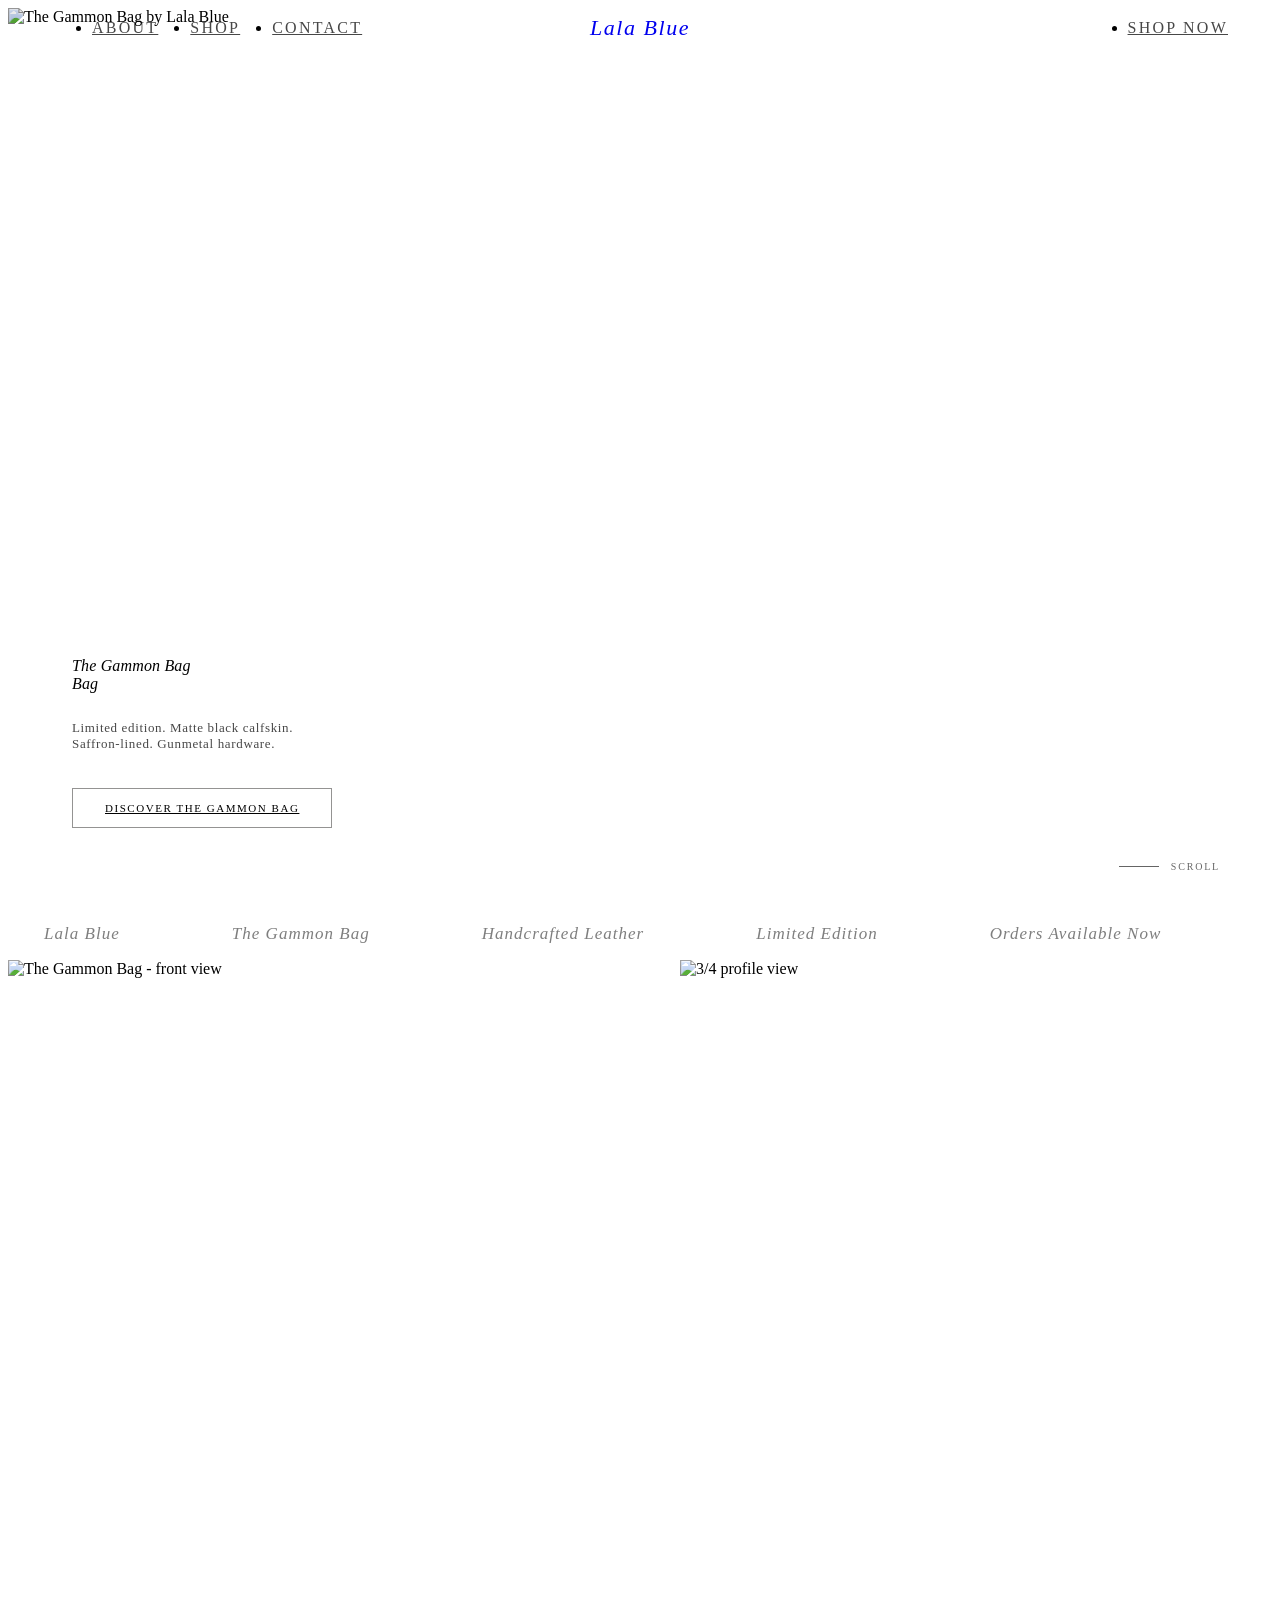
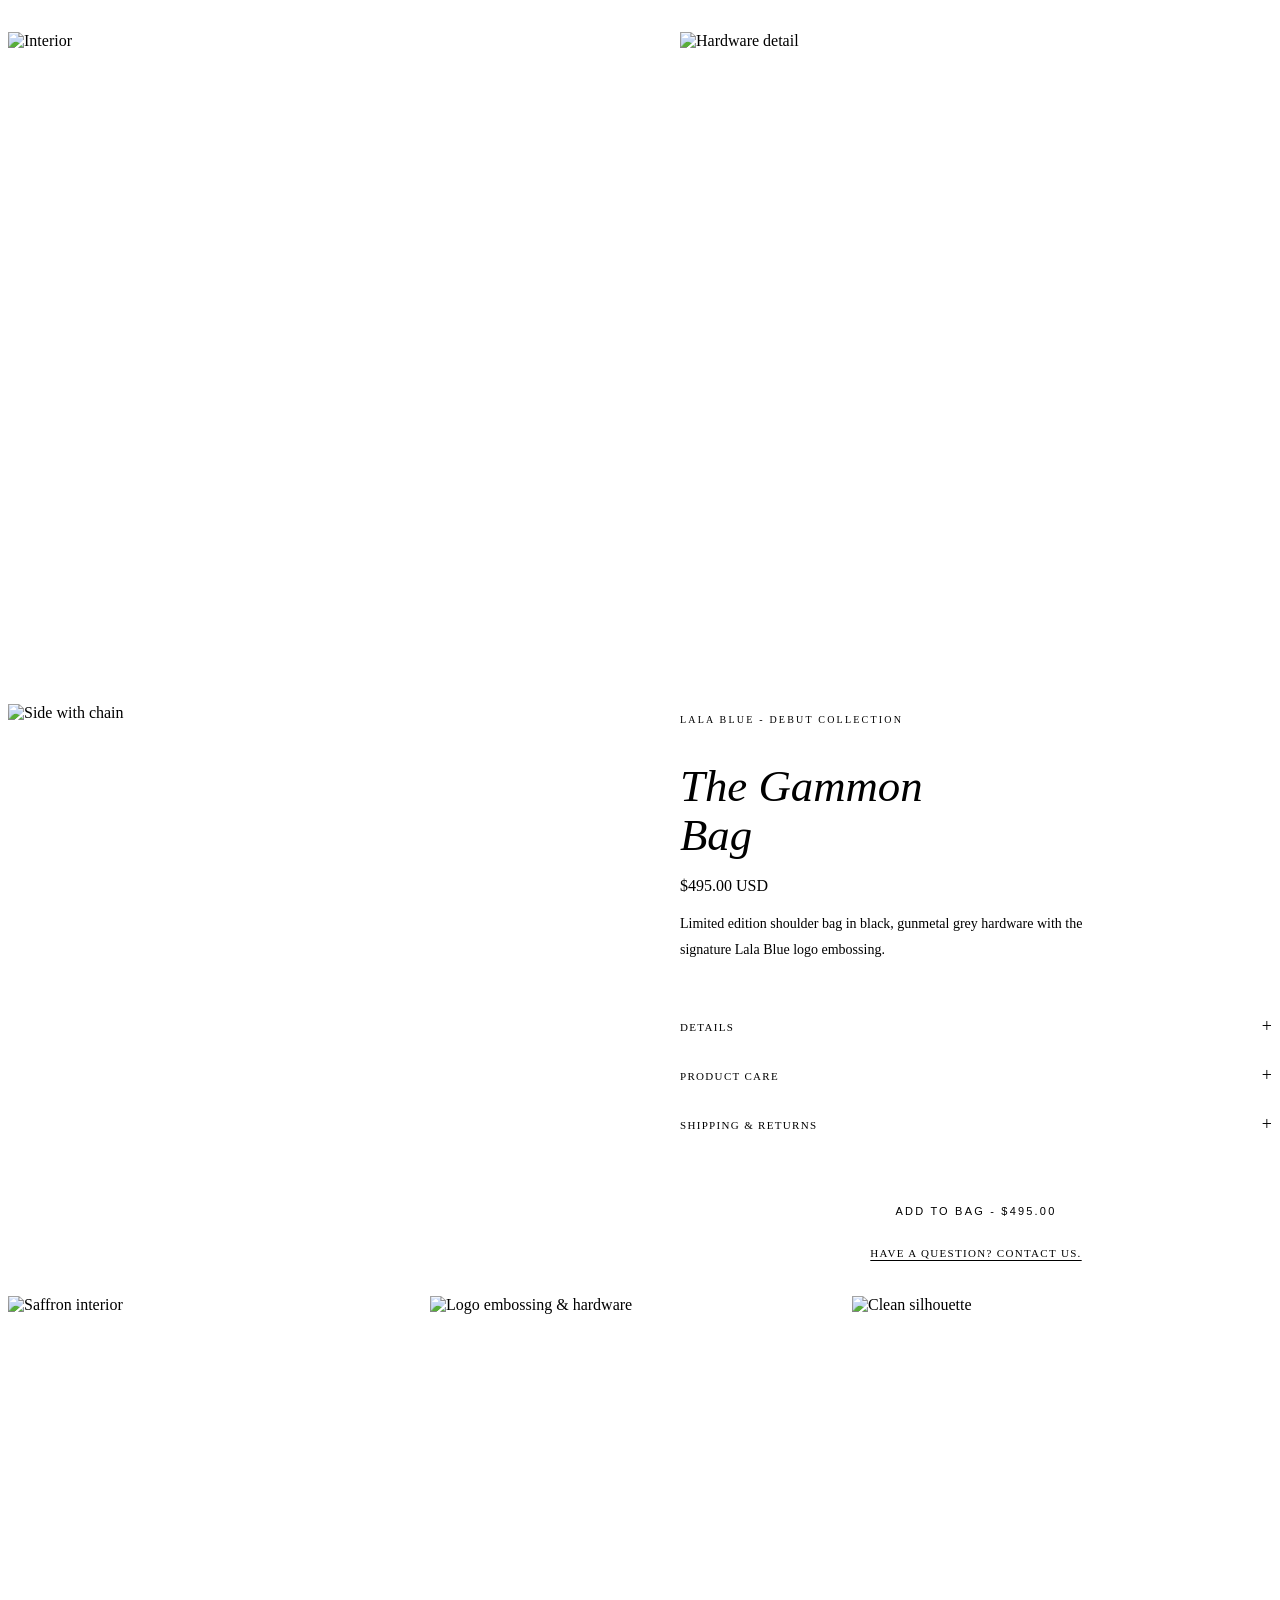
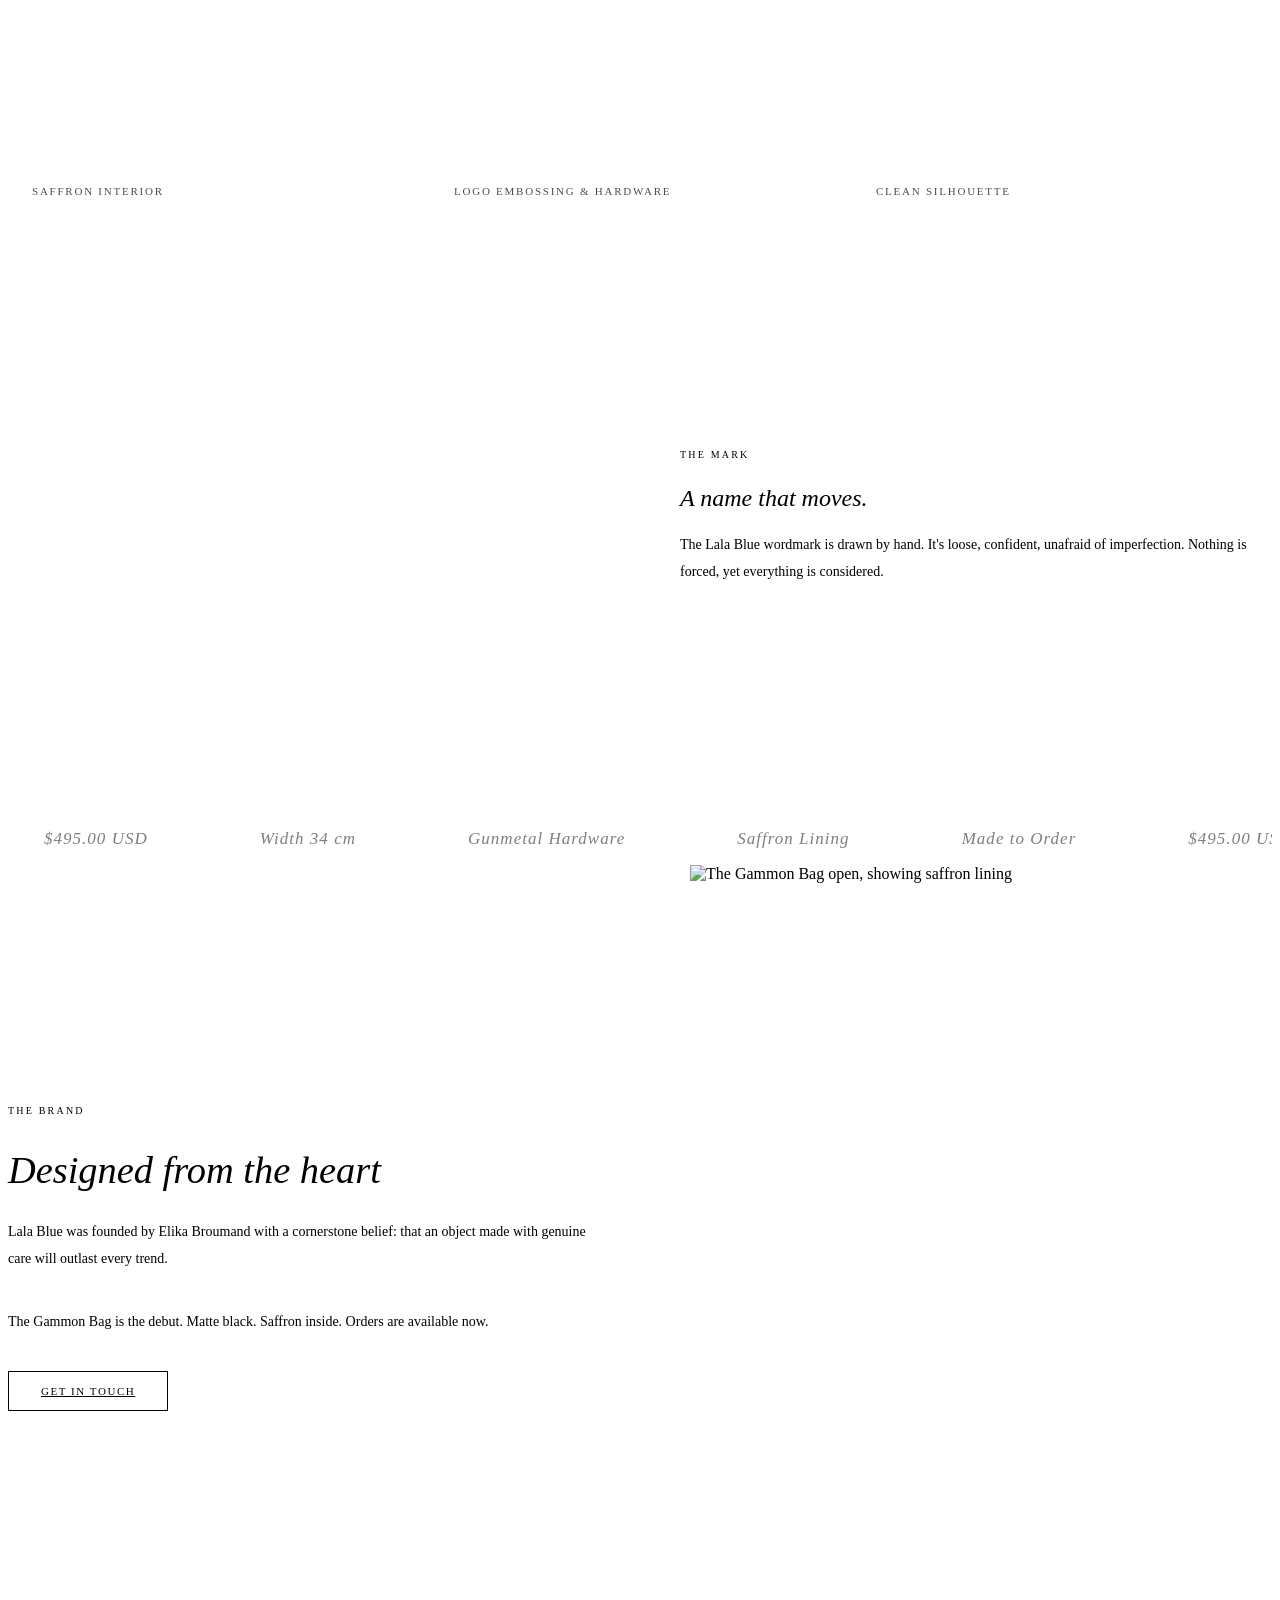
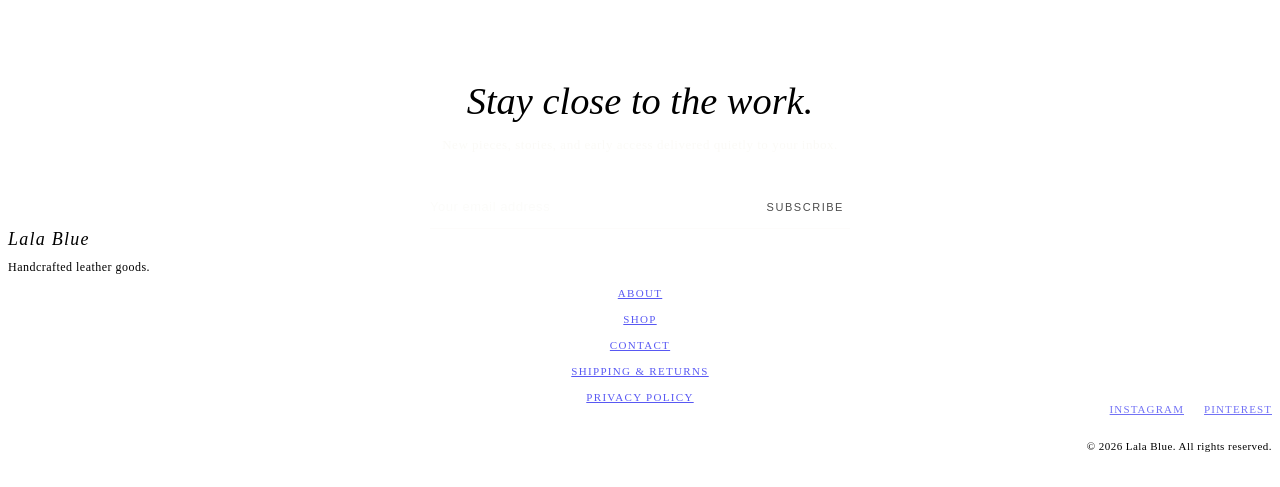
==== index.html @ 872ffc8c "third round of commits!" ====
<!DOCTYPE html>
<html lang="en">
<head>
    <meta charset="UTF-8">
    <meta name="viewport" content="width=device-width, initial-scale=1.0">
    <title> Lala Blue - The Gammon Bag</title>
    <meta name="description" content="The Gammon Bang by Lala Blue. Limited edition leather shoulder bag in black, gunmetal gray hardware. $495.">
    <link rel="stylesheet" href="css/base.css">
    <link rel="stylesheet" href="css/layout.css">
    <style>
        .logo-video-wrap {
            position: relative;
            width: 56px;
            height: 56px;
            display: flex; align-items: center; justify-content: center;
        }
        .logo-spin-video {
            position: absolute;
            inset: 0;
            width: 100%;
            height: 100%;
            object-fit: contain;
            opacity: 0;
            transition: opacity 0.4s ease;
        }
        .logo-wordmark {
            font-family: var(--serif);
            font-size: 22px; font-weight: 300; font-style: italic;
            letter-spacing: 0.07em; color: var(--text);
            transition: opacity 0.4s ease;
            white-space: nowrap; position: absolute;
        }
        .logo:hover .logo-spin-video { opacity: 1; }
        .logo:hover .logo-wordmark { opacity: 0; }

        .marquee-strip {
            overflow: hidden;
            border-top: 1px solid var(--border);
            border-bottom: 1px solid var(--border);
            padding: 16px 0; background: var(--bg);
        }

        .marquee-track {
            display: flex; 
            width: max-content;
            animation: marquee 24s linear infinite;
        }

        .marquee-track:hover { animation-play-state: paused; }
        .marquee-unit {
            display: flex; align-items: center; gap: 36px;
            padding: 0 36px; white-space: nowrap;
            font-family: var(--serif); font-style: italic;
            font-size: 17px; 
            font-weight: 300;
            letter-spacing: 0.06em;
            color: var(--text);
            opacity: 0.5;
        }

        .marquee-dot {
            width: 4px; 
            height: 4px;
            border-radius: 50%;
            background: var(--saffron);
            flex-shrink: 0;
        }

        @keyframes marquee {
            from { transform: translateX(0);}
            to { transform: translateX(-50%);}
        }

        /* Logo Feature Section */
        .logo-feature {
            padding: var(--spacing-x1) 52px;
            display: grid;
            grid-template-columns: 1fr 1fr;
            gap: 80px; align-items: center;
            max-width: var(--max-width);
            margin: 0 auto;
        }

        .logo-feature-video {
            aspect-ratio: 1/1; background: var(--bg-alt);
            overflow: hidden;
            display: flex; align-items: center; justify-content: center;
        }
        .logo-feature-video video {
            width: 80%; height: 80%;
            object-fit: contain;
        }

        .logo-feature-text .story-eyebrow {
            font-size: 10px;
            letter-spacing: 0.22em;
            text-transform: uppercase;
            color: var(--saffron);
            margin-bottom: 20px;
        }

        .logo-feature-text h2 {
            font-family: var(--serif);
            font-size: clam(28px, 3vw, 44px);
            font-weight: 300; 
            font-style: italic; 
            line-height: 1.2;
            margin-bottom: 20px;
        }

        .logo-feature-text p {
            font-size: 14px; line-height: 1.9;
            color: var(--muted);
        }

        @media (max-width: 900px) {
            .logo-feature {
                grid-template-columns: 1fr;
                gap: 48px;
                padding-left: 24px;
                padding-right: 24px;
            }
            .logo-video-wrap { width: 44px; height: 44px;}
        }
    </style>
</head>
<body>

<!---Header!-->
<header class="site-header" id="site-header">
    <div class="header-inner">
        <nav class="nav-left">
            <ul>
                <li><a href="#story">About</a></li>
                <li><a href="shop.html">Shop</a></li>
                <li><a href="contact.html">Contact</a></li>
            </ul>
        </nav>

        <div class="logo">
            <a href="index.html" aria-label="Lala Blue - Home">
                <div class="logo-video-wrap">
                    <span class="logo-wordmark">Lala Blue</span>
                    <video class="logo-spin-video" muted loop playsinline poster="assets/images/logo-poster.png" preload="none">
                        <source src="assets/videos/logo-spin.webm" type="video/webm">
                        <source src="assets/videos/logo-spin.mp4" type="video/mp4"> 
                    </video>
                </div>
            </a>
        </div>

        <nav class="nav-right">
            <ul><li><a href="shop.html">Shop Now</a></li></ul>
        </nav>
        <button class="hamburger" id="hamburger" aria-label="Menu">
                <span></span>
                <span></span>
                <span></span>
        </button>
    </div>
</header>

<nav class="mobile-nav" id="mobile-nav">
    <a href="shop.html">Shop</a>
    <a href="#story">About</a>
    <a href="contact.html">Contact</a>
</nav>

<section class="hero">
    <div class="hero-image fade-in">
        <img src="assets/images/hero.jpg" alt="The Gammon Bag by Lala Blue">
    </div>
    <div class="hero-content">
        <div class="hero-label fade-up d1">New</div>
        <h1 class="fade-up d2">The Gammon Bag<br>Bag</h1>
        <p class="fade-up d3">Limited edition. Matte black calfskin. <br>Saffron-lined. Gunmetal hardware. </p>
        <a href="shop.html" class="btn fade-up d4"> Discover the Gammon Bag </a>
    </div>
    <div class="hero-scroll fade-up d5">Scroll</div>
</section>

<!--Marquee One-->
<div class="marquee-strip">
    <div class="marquee-track">
        <div class="marquee-unit">Lala Blue <span class="marquee-dot"></span></div>
        <div class="marquee-unit">The Gammon Bag <span class="marquee-dot"></span></div>
        <div class="marquee-unit">Handcrafted Leather <span class="marquee-dot"></span></div>
        <div class="marquee-unit">Limited Edition <span class="marquee-dot"></span></div>
        <div class="marquee-unit">Orders Available Now <span class="marquee-dot"></span></div>
        <div class="marquee-unit">Lala Blue<span class="marquee-dot"></span></div>
        <div class="marquee-unit">Handcrafted Leather<span class="marquee-dot"></span></div>
        <div class="marquee-unit">Limited Edition<span class="marquee-dot"></span></div>
        <div class="marquee-unit">Orders Available Now<span class="marquee-dot"></div>

        <div class="marquee-unit">Lala Blue <span class="marquee-dot"></span></div>
        <div class="marquee-unit">The Gammon Bag <span class="marquee-dot"></span></div>
        <div class="marquee-unit">Handcrafted Leather <span class="marquee-dot"></span></div>
        <div class="marquee-unit">Limited Edition <span class="marquee-dot"></span></div>
        <div class="marquee-unit">Orders Available Now <span class="marquee-dot"></span></div>
        <div class="marquee-unit">Lala Blue<span class="marquee-dot"></span></div>
        <div class="marquee-unit">Handcrafted Leather<span class="marquee-dot"></span></div>
        <div class="marquee-unit">Limited Edition<span class="marquee-dot"></span></div>
        <div class="marquee-unit">Orders Available Now<span class="marquee-dot"></div>  
    </div>
</div>

<!--Product Spotlight!-->

<section class="product-spotlight" id="product">
    <div class="spotlight-inner">
        <div class="spotlight-gallery">
            <div class="gallery-main">
                <img src="assets/images/product-front.jpg" alt="The Gammon Bag - front view" id="main-img">
            </div>
        </div>
        <div class="gallery-thumb" onclick="swapImage('assets/images/product-34.jpg', '3/4 profile')">
            <img src="assets/images/product-34.jpg" alt="3/4 profile view">
        </div>
        <div class="gallery-thumb" onclick="swapImage('assets/images/interior-zip.jpg','Interior with zip pocket')">
            <img src="assets/images/interior-zip.jpg" alt="Interior">
        </div>
        <div class="gallery-thumb" onclick="swapImage('assets/images/detail.jpg','Hardware & monogram detail')">
            <img src="assets/images/detail.jpg" alt="Hardware detail">
        </div>
        <div class="gallery-thumb" onclick="swapImage('assets/images/product-chain.jpg','Side profile with chain')">
            <img src="assets/images/product-chain.jpg" alt="Side with chain">
        </div>

        <!--Product Info-->
        <div class="product-info">
            <p class="product-eyebrow">Lala Blue - Debut Collection</p>
            <h2 class="product-title">The Gammon<br>Bag</h2>
            <p class="product-price-dispay">$495.00 USD</p>
            <p class="product-desc">
                Limited edition shoulder bag in black, gunmetal grey hardware
                with the signature Lala Blue logo embossing. 
            </p>

            <div class="details-section">

                <div class="detail-row" onclick="toggleDetail(this)">
                    <span class="detail-label">Details</span>
                    <span class="detail-toggle">+</span>
                </div>
                <div class="detail-body">
                    <ul>
                        <li>Width: 34 cm | 13.38in</li>
                        <li>Height: 14 cm | 5.51in</li>
                        <li>Depth: 11 cm | 4.33in</li>
                        <li>Handle Drop: 28 cm | 11.02in</li>
                        <li>Full-grain Matte black calfskin leather</li>
                        <li>Saffron Suede lining</li>
                        <li>Gunmetal grey hardware throughout</li>
                        <li>Dual shoulder straps + removable crossbody straps</li>
                        <li>Interior zip pocket + two open slip pockets</li>
                    </ul>
                </div>

                <!--Product Care-->
                <div class="detail-row" onclick="toggleDetail(this)">
                    <span class="detail-label">Product Care</span>
                    <span class="detail-toggle">+</span>
            </div>
            <div class="detail-body">
                <p style="margin-bottom:12px">Due to the delicate nature of this product we recommend:</p>
                <ul>
                    <li>Avoid contact with water, perfumes, oils, chemical substances, makeup, alcoholic or fatty substances, generic cleaning products such as shoe polish, trichloroethylene, stain removers, or solvents as discoloration can occur and alter the appearance of your product.</li>
                    <li>Avoid contact with rough or abrasive surfaces, so that your product does not scratch.</li>
                    <li>Avoid contact of dark colored products with light or bright colored products in hot or humid weather to prevent potential transfer of color.</li>
                    <li>Do not let your item come into contact with light, humidity, and direct heat for long periods of time as it may affect the appearance of your product.</li>
                    <li>If your product comes into contact with water, gently pat the area(s) dry. Avoid excessive rubbing.</li>
                    <li>Store the product in its protective dust bag when not in use. To maintain this bag's shape, we recommend padding it with tissue paper.</li>
                </ul>
            </div>

            <!--Shipping & Returns-->
            <div class="detail-row" onclick="toggleDetail(this)">
                <span class="detail-label">Shipping & Returns</span>
                <span class="detail-toggle">+</span>
            </div>
            <div class="detail-body">
                <p style="margin-bottom:10px"><strong>Shipping</strong></p>
                <p style="margin-bottom:12px">At this time pre-orders are accepted. You will receive an email notification when your order has shipped.</p>
                <p style="margin-bottom:16px"><a href="shipping-returns.html" style="text-decoration:underline; text-underline-offset:3px; color:var(--saffron); font-size:12px; letter-spacing:0.06em;">View full shipping & returns policy →</a></p>
                <p style="margin-bottom:10px"><strong>Returns</strong></p>
                <p>Lala Blue does not accept returns or exchanges at this time. Please <a href="contact.html" style="text-decoration:underline; text-underline-offset:3px;">contact us</a> with any questions regarding your purchase.</p>
            </div>
        </div>

        <!--Shopify Buy Button should go here-->

        <div id="shopify-buy-btn-container">
            <button class="add-to-cart"
                    onclick="window.open('https://lalablue.com/products/the-gammon-bag','_blank')">
                Add to Bag - $495.00
            </button>
        </div>

        <a href="contact.html" class="inquiry-link">Have a question? Contact us.</a>
    </div>
    </div>
</section>

<!--Details Section-->
<section class="detail-strip">
    <div class="strip-inner">
        <div class="strip-item">
            <img src="assets/images/interior-top.jpg" alt="Saffron interior">
            <span class="strip-caption">Saffron Interior</span>
        </div>
        <div class="strip-item">
            <img src="assets/images/detail.jpg" alt="Logo embossing & hardware">
            <span class="strip-caption">Logo embossing & hardware</span>
        </div>
        <div class="strip-item">
            <img src="assets/images/product-side.jpg" alt="Clean silhouette">
            <span class="strip-caption">Clean silhouette</span>
        </div>
    </div>
</section>

<!--Spinning Logo Feature Section-->
<section class="logo-feature">
    <div class="logo-feature-video fade-in">
        <video autoplay muted loop playsinline
               poster="assets/images/logo-poster.png">
            <source src="assets/videos/logo-spin.webm" type="video/webm">
            <source src="assets/videos/logo-spin.mp4"  type="video/mp4">
        </video>
    </div>
    <div class="logo-feature-text fade-up d2">
        <p class="story-eyebrow">The Mark</p>
        <h2>A name that moves.</h2>
        <p>The Lala Blue wordmark is drawn by hand. It's loose, confident, unafraid of imperfection. Nothing is forced, yet everything is considered.</p>
    </div>
</section>

<!--Marquee 2-->
<div class="marquee-strip">
    <div class="marquee-track" style="animation-direction:reverse; animation-duration:32s;">
        <div class="marquee-unit">$495.00 USD <span class="marquee-dot"></span></div>
        <div class="marquee-unit">Width 34 cm <span class="marquee-dot"></span></div>
        <div class="marquee-unit">Gunmetal Hardware <span class="marquee-dot"></span></div>
        <div class="marquee-unit">Saffron Lining <span class="marquee-dot"></span></div>
        <div class="marquee-unit">Made to Order <span class="marquee-dot"></span></div>
        <div class="marquee-unit">$495.00 USD <span class="marquee-dot"></span></div>
        <div class="marquee-unit">Width 34 cm <span class="marquee-dot"></span></div>
        <div class="marquee-unit">Gunmetal Hardware <span class="marquee-dot"></span></div>
        <div class="marquee-unit">Saffron Lining <span class="marquee-dot"></span></div>
        <div class="marquee-unit">Made to Order <span class="marquee-dot"></span></div>
        <!-- duplicate -->
        <div class="marquee-unit">$495.00 USD <span class="marquee-dot"></span></div>
        <div class="marquee-unit">Width 34 cm <span class="marquee-dot"></span></div>
        <div class="marquee-unit">Gunmetal Hardware <span class="marquee-dot"></span></div>
        <div class="marquee-unit">Saffron Lining <span class="marquee-dot"></span></div>
        <div class="marquee-unit">Made to Order <span class="marquee-dot"></span></div>
        <div class="marquee-unit">$495.00 USD <span class="marquee-dot"></span></div>
        <div class="marquee-unit">Width 34 cm <span class="marquee-dot"></span></div>
        <div class="marquee-unit">Gunmetal Hardware <span class="marquee-dot"></span></div>
        <div class="marquee-unit">Saffron Lining <span class="marquee-dot"></span></div>
        <div class="marquee-unit">Made to Order <span class="marquee-dot"></span></div>
    </div>
</div>

<!--Brand Background-->
<section class="brand-story" id="story">
    <div class="story-text fade-up">
        <p class="story-eyebrow">The Brand</p>
        <h2 class="story-headline">Designed from the heart</h2>
        <p class="story-body">
            Lala Blue was founded by Elika Broumand with a cornerstone belief: that an object made
            with genuine care will outlast every trend. 
        </p>
        <p class="story-body">The Gammon Bag is the debut. Matte black. Saffron inside. Orders are available now.</p>
        <a href="contact.html" class="btn btn-dark">Get in Touch</a>
    </div>
    <div class="story-image fade-up d2">
        <img src="assets/images/interior-open.jpg" alt="The Gammon Bag open, showing saffron lining">
    </div>
</section>
 
<!--Newsletter-->
<section class="newsletter">
    <div class="newsletter-inner fade-up">
        <h3>Stay close to the work.</h3>
        <p>New pieces, stories, and early access delivered quietly to your inbox.</p>
        <div class="newsletter-form"> 
            <input type="email" placeholder="Your email address" aria-label="Email address">
            <button type="button">Subscribe</button>
        </div>
    </div>
</section>

<!--Footer-->
<footer class="footer">
    <div class="footer-innter">
        <div class="footer-brand">
            <span class="logo-text">Lala Blue</span>
            <p class="footer-tagline">Handcrafted leather goods.</p>
        </div>
        <nav class="footer-nav">
            <a href="#story">About</a>
            <a href="shop.html">Shop</a>
            <a href="contact.html">Contact</a>
            <a href="shipping-returns.html">Shipping &amp; Returns</a>
            <a href="#">Privacy Policy</a>
        </nav>
        <div class="footer-right">
            <div class="footer-social">
                <a href="#" aria-label="Instagram">Instagram</a>
                <a href="#" aria-label="Pinterest">Pinterest</a>
            </div>
            <p class="footer-copy">© 2026 Lala Blue. All rights reserved.</p>
        </div>
        <hr class="footer-divider">
    </div>
</footer>

<script src="js/main.js">
</script>
</body>
</html>
---- css/layout.css ----
.site-header {
    position: fixed;
    top: 0; left: 0; right: 0;
    z-index: 200;
    height: var(--header-h);
    padding: 0 52px;
    background: var(--bg);
    border-bottom: 1px solid var(--border);
    transition: box-shadow 0.4s var(--ease);
}
.site-header.scrolled { box-shadow: 0 1px 28px rgba(42,41,38,0.07); }
 
.header-inner {
    max-width: var(--max-width);
    height: 100%;
    margin: 0 auto;
    display: grid;
    grid-template-columns: 1fr auto 1fr;
    align-items: center;
}
 
.nav-left ul,
.nav-right ul {
    display: flex;
    align-items: center;
    gap: 32px;
}
.nav-right ul { justify-content: flex-end; }
 
.nav-left a,
.nav-right a {
    font-size: var(--nav-size);
    font-weight: 400;
    letter-spacing: 0.14em;
    text-transform: uppercase;
    color: var(--text);
    opacity: 0.72;
    transition: opacity 0.2s;
}
.nav-left a:hover,
.nav-right a:hover { opacity: 0.32; }
 
.logo { text-align: center; }
.logo-text {
    font-family: var(--serif);
    font-size: 22px;
    font-weight: 300;
    font-style: italic;
    letter-spacing: 0.07em;
    color: var(--text);
}
 
/* Hamburger */
.hamburger {
    display: none;
    flex-direction: column;
    gap: 5px;
    background: none;
    border: none;
    cursor: pointer;
    padding: 6px;
}
.hamburger span {
    display: block;
    width: 22px; height: 1px;
    background: var(--text);
    transition: all 0.3s;
}
.hamburger.open span:nth-child(1) { transform: translateY(6px) rotate(45deg); }
.hamburger.open span:nth-child(2) { opacity: 0; }
.hamburger.open span:nth-child(3) { transform: translateY(-6px) rotate(-45deg); }
 
/* Mobile Drawer */

.mobile-nav {
    display: none;
    position: fixed;
    inset: var(--header-h) 0 0 0;
    background: var(--bg);
    z-index: 190;
    flex-direction: column;
    align-items: center;
    justify-content: center;
    gap: 36px;
    border-top: 1px solid var(--border);
}
.mobile-nav.open { display: flex; }
.mobile-nav a {
    font-family: var(--serif);
    font-size: 32px;
    font-style: italic;
    font-weight: 300;
    letter-spacing: 0.04em;
}
 
 
/* Hero (Main Image) */
 
.hero {
    position: relative;
    width: 100%;
    height: 100vh;
    min-height: 600px;
    margin-top: var(--header-h);
    overflow: hidden;
    background: var(--bg-alt);
}
.hero-image {
    position: absolute;
    inset: 0;
}
.hero-image img {
    width: 100%; height: 100%;
    object-fit: cover;
    object-position: center top;
    filter: brightness(0.92);
}
.hero-content {
    position: absolute;
    bottom: 80px;
    left: 64px;
    color: var(--text);
    max-width: 520px;
}
.hero-label {
    display: inline-block;
    font-size: 10px;
    letter-spacing: 0.22em;
    text-transform: uppercase;
    background: var(--saffron);
    color: #fff;
    padding: 4px 12px;
    margin-bottom: 20px;
}
.hero-content h1 {
    font-family: var(--serif);
    font-size: var(--title-size);
    font-weight: 300;
    font-style: italic;
    line-height: 1.08;
    margin-bottom: 28px;
    letter-spacing: 0.01em;
    color: var(--text);
}
.hero-content p {
    font-size: 13px;
    letter-spacing: 0.05em;
    opacity: 0.72;
    margin-bottom: 36px;
    color: var(--text);
    max-width: 340px;
}
.btn {
    display: inline-block;
    padding: 13px 32px;
    border: 1px solid rgba(42,41,38,0.5);
    font-size: 11px;
    font-weight: 400;
    text-transform: uppercase;
    letter-spacing: 0.14em;
    color: var(--text);
    transition: background 0.28s var(--ease), color 0.28s var(--ease), border-color 0.28s;
}
.btn:hover {
    background: var(--text);
    color: var(--text-inv);
    border-color: var(--text);
}
.btn-dark {
    border-color: var(--text);
    color: var(--text);
    background: transparent;
}
.btn-dark:hover {
    background: var(--text);
    color: var(--text-inv);
}
.btn-gold {
    background: var(--saffron);
    border-color: var(--saffron);
    color: #fff;
}
.btn-gold:hover {
    background: var(--text);
    border-color: var(--text);
    color: var(--text-inv);
}
 
/* Scroll hint */
.hero-scroll {
    position: absolute;
    bottom: 36px;
    right: 52px;
    display: flex;
    align-items: center;
    gap: 12px;
    font-size: 10px;
    letter-spacing: 0.18em;
    text-transform: uppercase;
    color: var(--text-inv);
    opacity: 0.6;
}
.hero-scroll::before {
    content: '';
    display: block;
    width: 40px;
    height: 1px;
    background: currentColor;
}
 
 
/* Product Spotlight */
 
.product-spotlight {
    padding: var(--spacing-xl) 52px;
}
.spotlight-inner {
    max-width: var(--max-width);
    margin: 0 auto;
    display: grid;
    grid-template-columns: 1fr 1fr;
    gap: 80px;
    align-items: start;
}
 
/* Image gallery column */
.spotlight-gallery {
    display: grid;
    grid-template-columns: 1fr 1fr;
    gap: 12px;
}
.gallery-main {
    grid-column: 1 / -1;
    aspect-ratio: 4/3;
    overflow: hidden;
    background: var(--bg-alt);
}
.gallery-thumb {
    aspect-ratio: 1/1;
    overflow: hidden;
    background: var(--bg-alt);
    cursor: pointer;
    position: relative;
}
.gallery-thumb::after {
    content: '';
    position: absolute;
    inset: 0;
    background: rgba(42,41,38,0);
    transition: background 0.3s;
}
.gallery-thumb:hover::after { background: rgba(42,41,38,0.06); }
.gallery-thumb img,
.gallery-main img {
    transition: transform 0.6s var(--ease);
}
.gallery-thumb:hover img { transform: scale(1.04); }
 
/* Info column */
.spotlight-info {
    position: sticky;
    top: calc(var(--header-h) + 48px);
    padding-top: 16px;
}
.product-eyebrow {
    font-size: 10px;
    letter-spacing: 0.22em;
    text-transform: uppercase;
    color: var(--saffron);
    margin-bottom: 16px;
    font-weight: 400;
}
.product-title {
    font-family: var(--serif);
    font-size: clamp(32px, 3.5vw, 52px);
    font-weight: 300;
    font-style: italic;
    line-height: 1.1;
    margin-bottom: 12px;
}
.product-price-display {
    font-size: 18px;
    font-weight: 300;
    letter-spacing: 0.04em;
    color: var(--text);
    margin-bottom: 32px;
}
.product-desc {
    font-size: 14px;
    color: var(--muted);
    line-height: 1.85;
    margin-bottom: 40px;
    max-width: 420px;
}
 
/* Details Accordion */

.details-section { margin-bottom: 40px; }
.detail-row {
    display: flex;
    justify-content: space-between;
    align-items: center;
    padding: 14px 0;
    border-top: 1px solid var(--border);
    cursor: pointer;
}
.detail-row:last-child { border-bottom: 1px solid var(--border); }
.detail-label {
    font-size: 11px;
    letter-spacing: 0.12em;
    text-transform: uppercase;
    font-weight: 400;
}
.detail-toggle {
    font-size: 18px;
    color: var(--muted);
    transition: transform 0.3s;
    user-select: none;
}
.detail-body {
    max-height: 0;
    overflow: hidden;
    transition: max-height 0.4s var(--ease), padding 0.3s;
}
.detail-body.open { max-height: 300px; padding-bottom: 16px; }
.detail-body p, .detail-body li {
    font-size: 13px;
    color: var(--muted);
    line-height: 1.9;
}
.detail-body ul { padding-left: 16px; list-style: disc; }
 
.add-to-cart {
    width: 100%;
    padding: 16px;
    background: var(--text);
    color: var(--text-inv);
    border: none;
    font-size: 11px;
    font-weight: 400;
    letter-spacing: 0.2em;
    text-transform: uppercase;
    cursor: pointer;
    transition: background 0.28s var(--ease), color 0.28s;
    margin-bottom: 14px;
}
.add-to-cart:hover { background: var(--saffron); color: #fff; }
 
.inquiry-link {
    display: block;
    text-align: center;
    font-size: 11px;
    letter-spacing: 0.12em;
    text-transform: uppercase;
    color: var(--muted);
    text-decoration: underline;
    text-underline-offset: 3px;
    transition: color 0.2s;
}
.inquiry-link:hover { color: var(--text); }
 
 
/* Detail Strip */
 
.detail-strip {
    background: var(--bg-dark);
    padding: var(--spacing-md) 52px;
    overflow: hidden;
}
.strip-inner {
    max-width: var(--max-width);
    margin: 0 auto;
    display: grid;
    grid-template-columns: repeat(3, 1fr);
    gap: 2px;
}
.strip-item {
    aspect-ratio: 4/5;
    overflow: hidden;
    background: var(--border-dark);
    position: relative;
}
.strip-item img { transition: transform 0.7s var(--ease); }
.strip-item:hover img { transform: scale(1.05); }
.strip-caption {
    position: absolute;
    bottom: 24px;
    left: 24px;
    color: var(--text-inv);
    font-size: 11px;
    letter-spacing: 0.16em;
    text-transform: uppercase;
    opacity: 0.7;
}
 
 
/* Editorial/Brand Story */
 
.brand-story {
    padding: var(--spacing-xl) 52px;
    display: grid;
    grid-template-columns: 1fr 1fr;
    gap: 100px;
    align-items: center;
    max-width: var(--max-width);
    margin: 0 auto;
}
.story-text {}
.story-eyebrow {
    font-size: 10px;
    letter-spacing: 0.22em;
    text-transform: uppercase;
    color: var(--saffron);
    margin-bottom: 20px;
}
.story-headline {
    font-family: var(--serif);
    font-size: clamp(28px, 3vw, 44px);
    font-weight: 300;
    font-style: italic;
    line-height: 1.2;
    margin-bottom: 24px;
}
.story-body {
    font-size: 14px;
    color: var(--muted);
    line-height: 1.95;
    margin-bottom: 36px;
}
.story-image {
    aspect-ratio: 3/4;
    overflow: hidden;
    background: var(--bg-alt);
}
 
 
/* Newsletter */
 
.newsletter {
    background: var(--bg-dark);
    padding: var(--spacing-lg) 52px;
    text-align: center;
}
.newsletter-inner {
    max-width: 560px;
    margin: 0 auto;
}
.newsletter h3 {
    font-family: var(--serif);
    font-size: clamp(26px, 3vw, 40px);
    font-weight: 300;
    font-style: italic;
    color: var(--text-inv);
    margin-bottom: 14px;
}
.newsletter p {
    font-size: 13px;
    color: rgba(247,245,240,0.52);
    letter-spacing: 0.04em;
    margin-bottom: 40px;
}
.newsletter-form {
    display: flex;
    border-bottom: 1px solid rgba(247,245,240,0.3);
    padding-bottom: 8px;
    max-width: 420px;
    margin: 0 auto;
}
.newsletter-form input {
    flex: 1;
    border: none;
    outline: none;
    background: transparent;
    font-size: 13px;
    font-weight: 300;
    letter-spacing: 0.04em;
    padding: 6px 0;
    color: var(--text-inv);
}
.newsletter-form input::placeholder { color: rgba(247,245,240,0.35); }
.newsletter-form button {
    border: none;
    background: none;
    color: var(--text-inv);
    font-size: 11px;
    letter-spacing: 0.14em;
    text-transform: uppercase;
    cursor: pointer;
    padding-left: 20px;
    opacity: 0.7;
    transition: opacity 0.2s, color 0.2s;
    white-space: nowrap;
}
.newsletter-form button:hover { opacity: 1; color: var(--saffron); }
 
 
/* Footer */
 
.site-footer {
    padding: 72px 52px 48px;
    border-top: 1px solid var(--border);
}
.footer-inner {
    max-width: var(--max-width);
    margin: 0 auto;
    display: grid;
    grid-template-columns: 1fr 1fr 1fr;
    align-items: start;
    gap: 48px;
}
.footer-brand { min-width: 0; }
.footer-brand .logo-text { font-size: 18px; }
.footer-tagline {
    font-size: 12px;
    color: var(--muted);
    margin-top: 10px;
    letter-spacing: 0.04em;
}
.footer-nav {
    display: flex;
    flex-direction: column;
    align-items: center;
    gap: 14px;
}
.footer-nav a {
    font-size: 11px;
    text-transform: uppercase;
    letter-spacing: 0.12em;
    opacity: 0.65;
    transition: opacity 0.2s;
    white-space: nowrap;
}
.footer-nav a:hover { opacity: 1; }
.footer-right {
    display: flex;
    flex-direction: column;
    align-items: flex-end;
    gap: 14px;
}
.footer-social {
    display: flex;
    gap: 20px;
}
.footer-social a {
    font-size: 11px;
    letter-spacing: 0.1em;
    text-transform: uppercase;
    opacity: 0.55;
    transition: opacity 0.2s;
}
.footer-social a:hover { opacity: 1; }
.footer-copy {
    font-size: 11px;
    color: var(--muted);
    letter-spacing: 0.04em;
}
.footer-divider {
    grid-column: 1 / -1;
    border: none;
    border-top: 1px solid var(--border);
    margin-top: 16px;
}
 
 
/* Responsive */
 
@media (max-width: 1100px) {
    .spotlight-inner { grid-template-columns: 1fr; gap: 48px; }
    .spotlight-info { position: static; }
    .brand-story { grid-template-columns: 1fr; gap: 48px; }
    .footer-inner {
        grid-template-columns: 1fr 1fr;
        grid-template-rows: auto auto;
        gap: 32px;
    }
    .footer-brand { grid-column: 1; grid-row: 1; }
    .footer-right  { grid-column: 2; grid-row: 1; align-items: flex-end; }
    .footer-nav    { grid-column: 1 / -1; grid-row: 2; flex-direction: row; flex-wrap: wrap; align-items: flex-start; gap: 14px 28px; }
    .footer-divider { grid-column: 1 / -1; grid-row: 3; }
}
 
@media (max-width: 768px) {
    .site-header { padding: 0 24px; }
    .nav-left { display: none; }
    .hamburger { display: flex; }
    .header-inner { grid-template-columns: auto 1fr auto; }
    .logo { justify-self: center; }
    .nav-right ul { gap: 18px; }
 
    .hero-content { left: 28px; bottom: 60px; }
    .hero-scroll { display: none; }
 
    .product-spotlight,
    .brand-story,
    .newsletter,
    .site-footer { padding-left: 24px; padding-right: 24px; }
 
    .strip-inner { grid-template-columns: 1fr; }
    .strip-item { aspect-ratio: 16/9; }
 
    .footer-inner { grid-template-columns: 1fr; text-align: center; }
    .footer-right { align-items: center; }
    .footer-nav { flex-direction: row; flex-wrap: wrap; justify-content: center; }
}
 
@media (max-width: 500px) {
    .spotlight-gallery { grid-template-columns: 1fr; }
    .gallery-main { aspect-ratio: 1/1; }
}
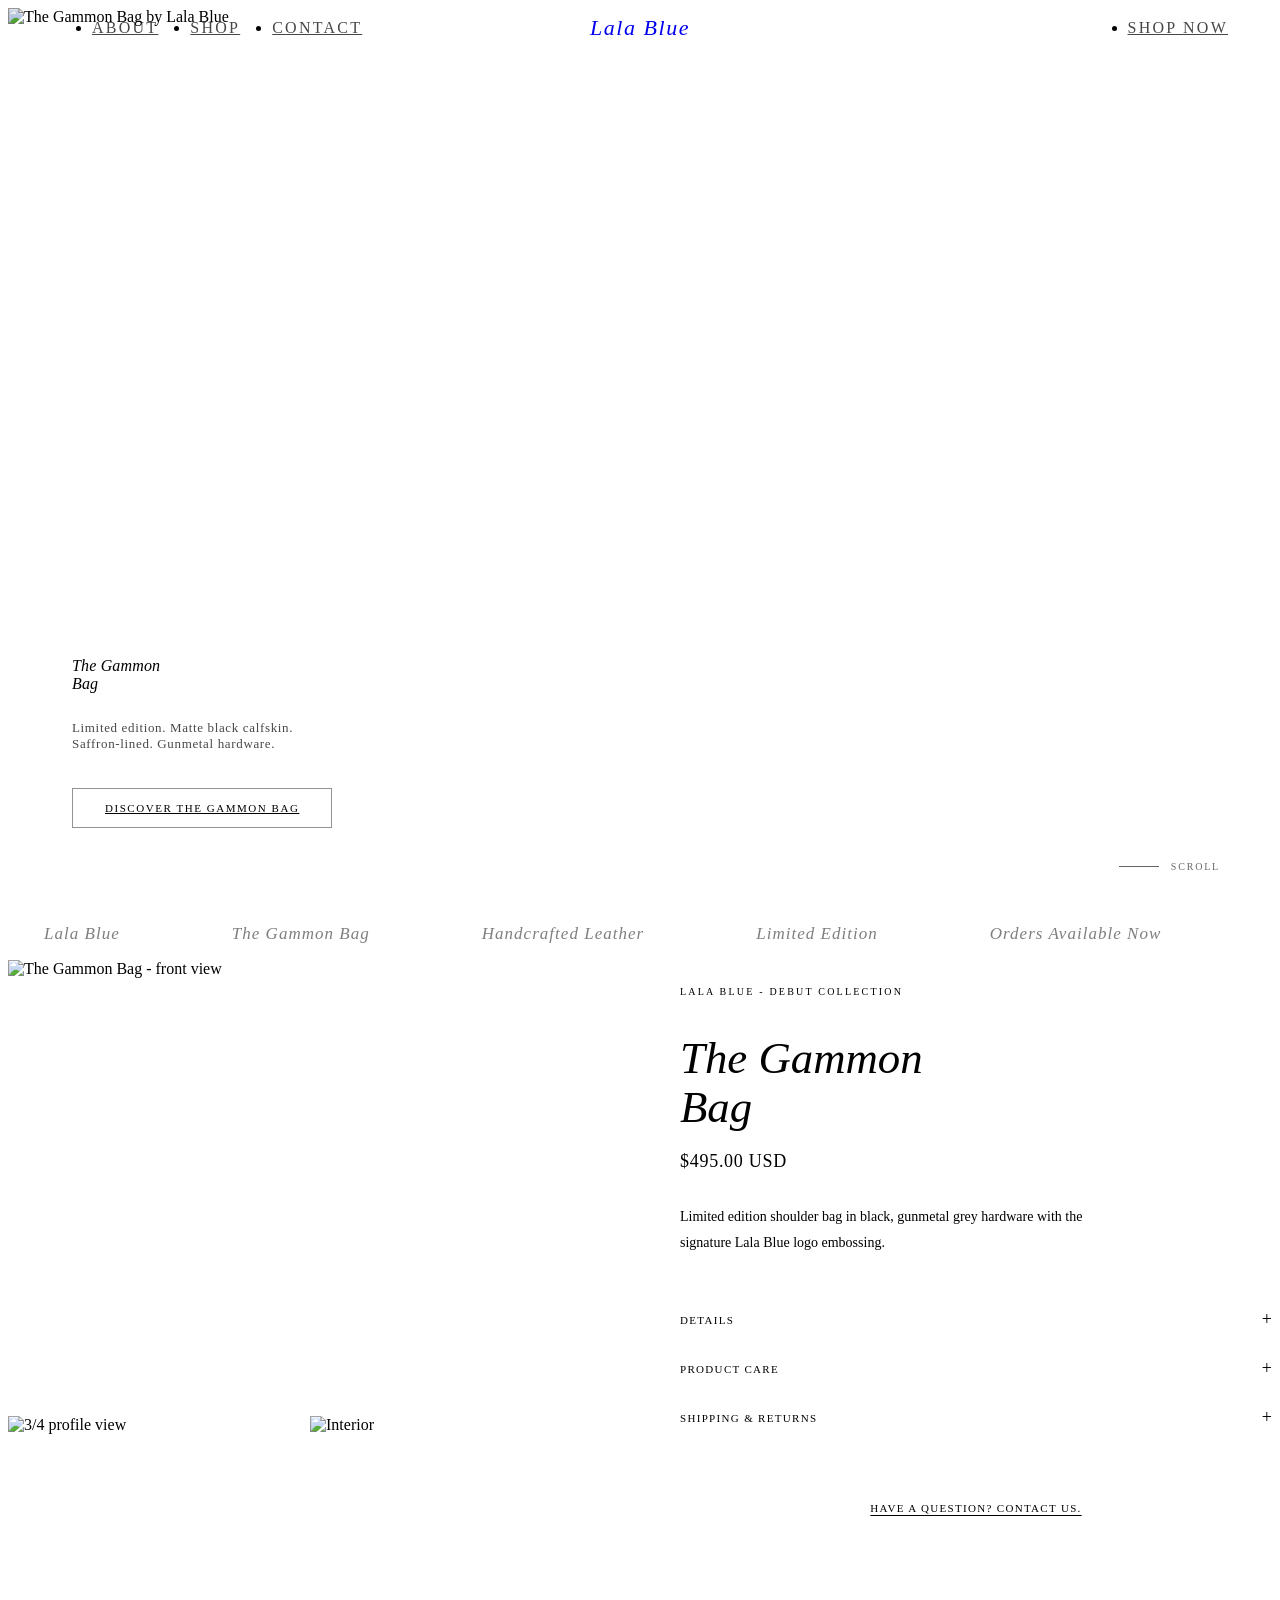
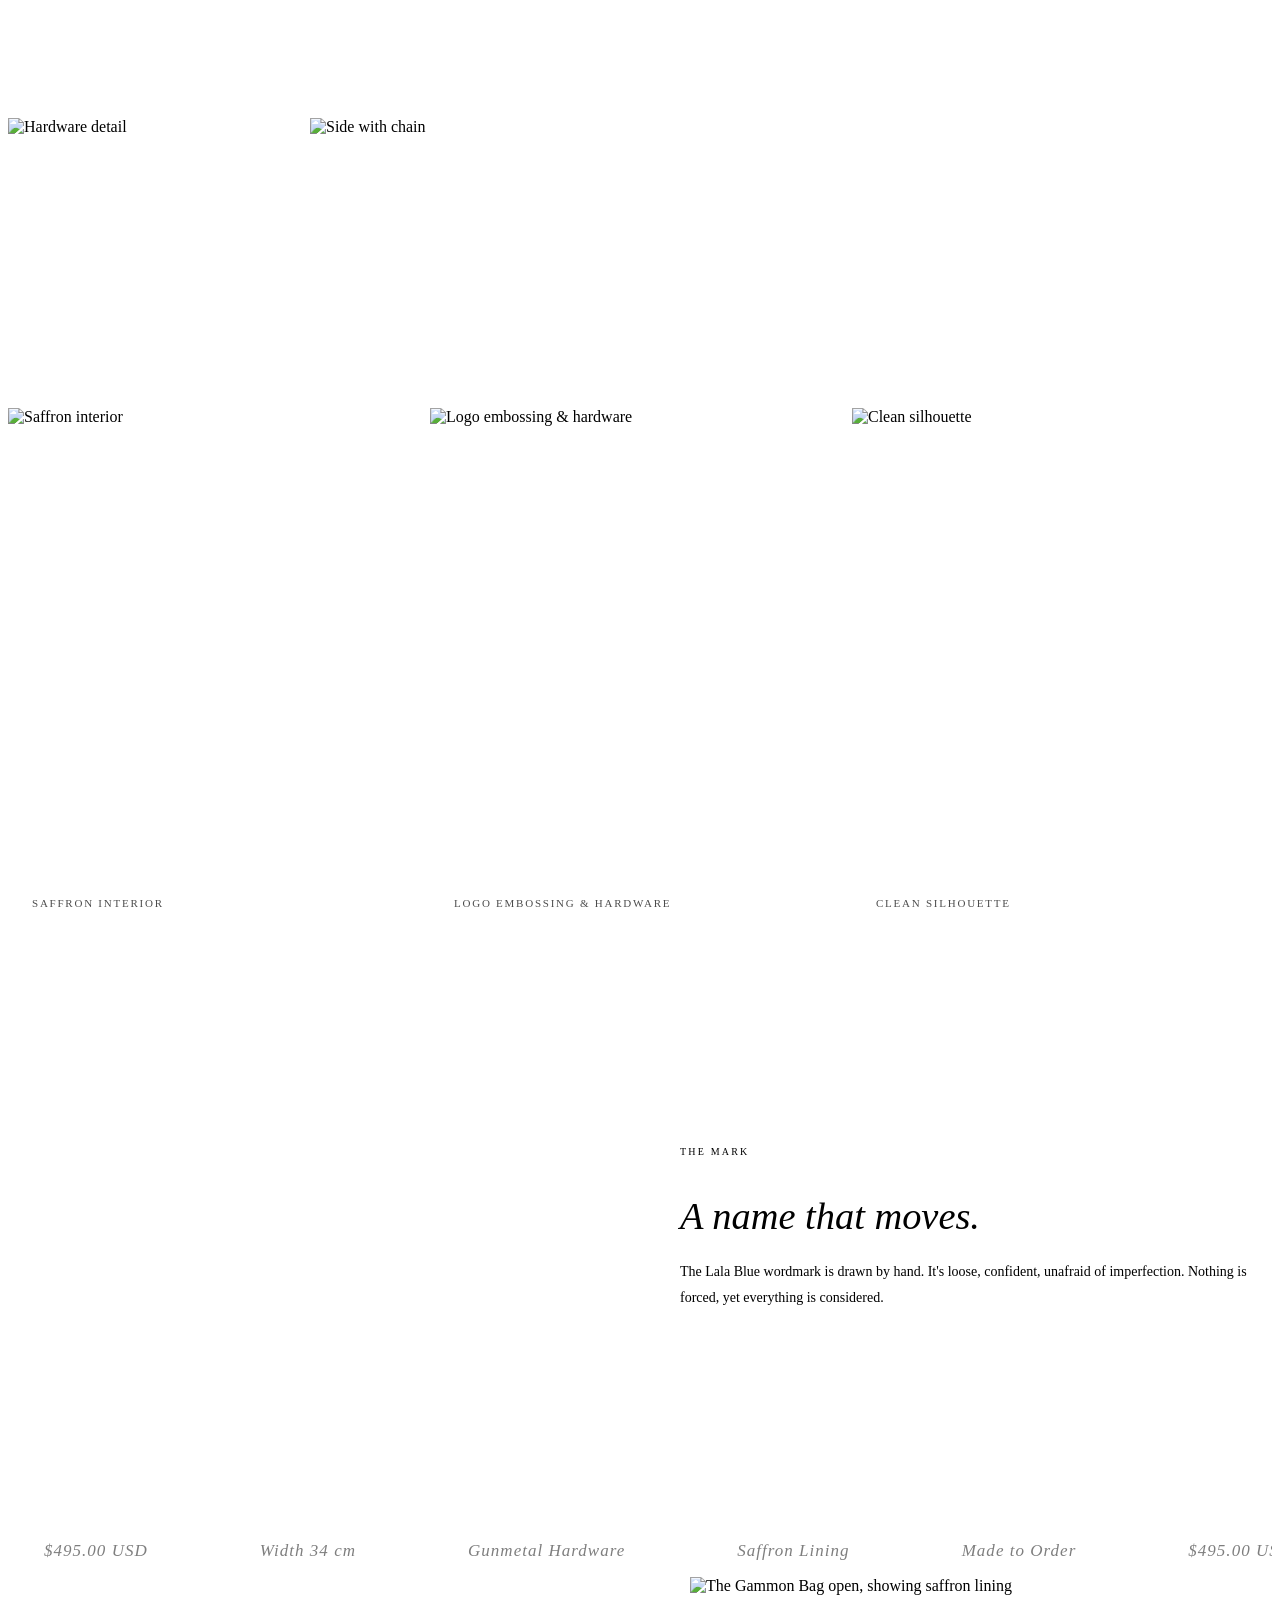
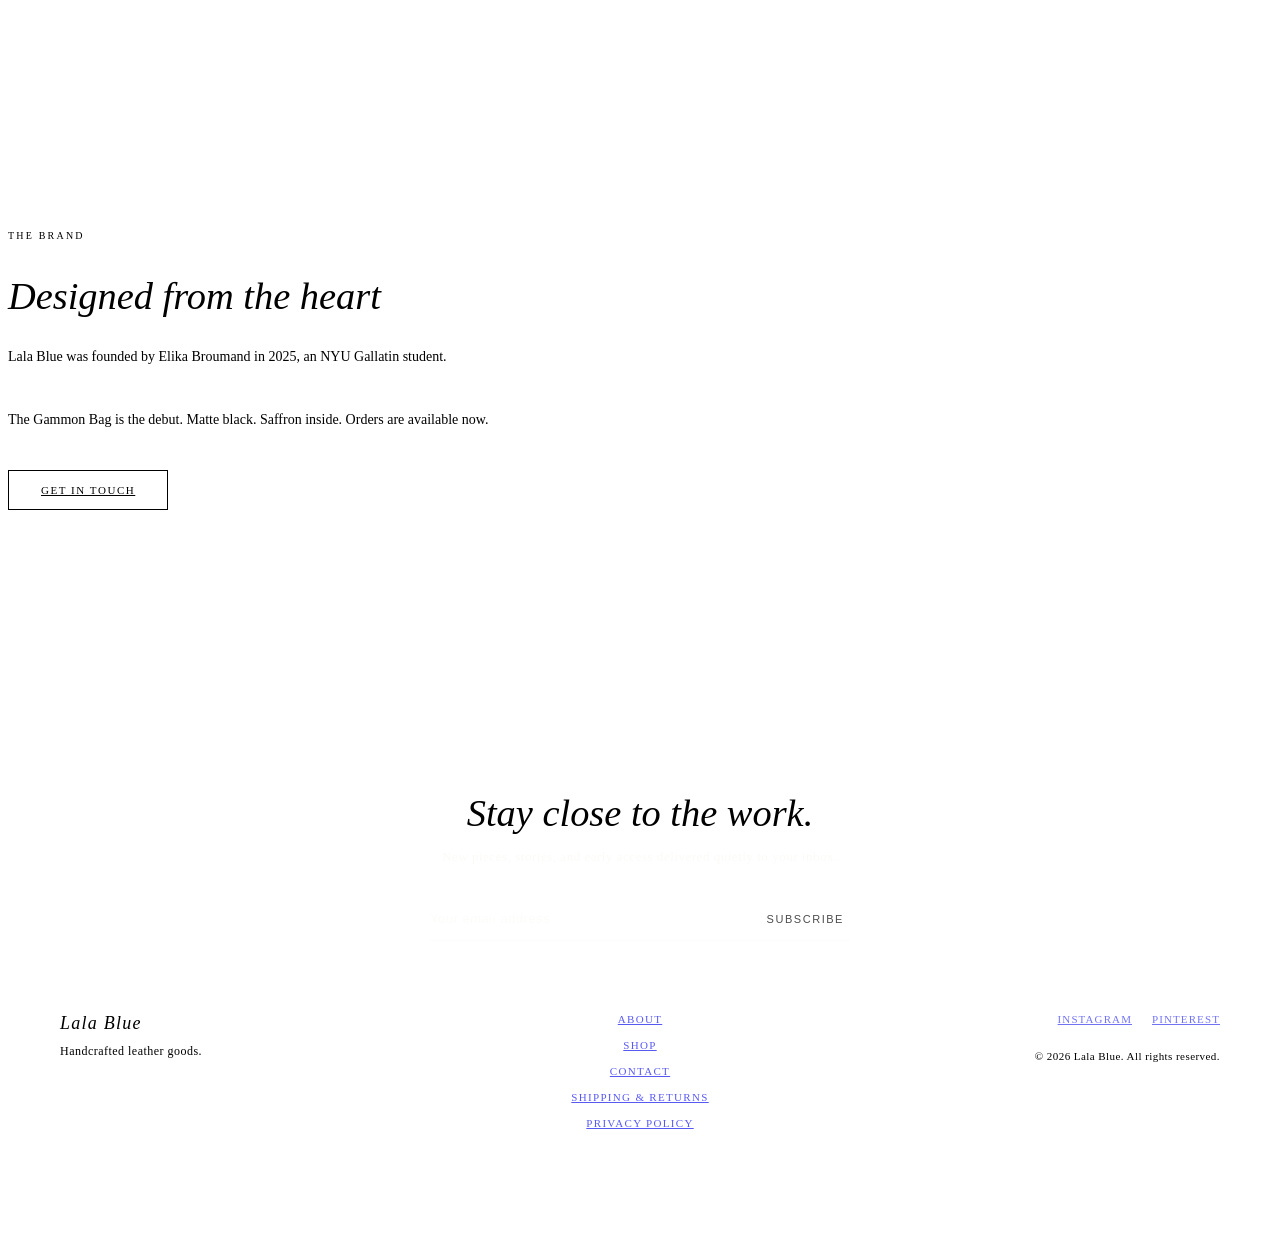
==== commit 3dccb98d: "added proper changes in instagram hyperlinks" ====
--- a/index.html
+++ b/index.html
@@ -73,7 +73,7 @@
 
         /* Logo Feature Section */
         .logo-feature {
-            padding: var(--spacing-x1) 52px;
+            padding: var(--spacing-xl) 52px;
             display: grid;
             grid-template-columns: 1fr 1fr;
             gap: 80px; align-items: center;
@@ -101,7 +101,7 @@
 
         .logo-feature-text h2 {
             font-family: var(--serif);
-            font-size: clam(28px, 3vw, 44px);
+            font-size: clamp(28px, 3vw, 44px);
             font-weight: 300; 
             font-style: italic; 
             line-height: 1.2;
@@ -122,6 +122,15 @@
             }
             .logo-video-wrap { width: 44px; height: 44px;}
         }
+        
+        #shopify-buy-btn-container {
+            display: flex;
+            justify-content: center;
+        }
+        #shopify-buy-btn-container iframe {
+            width: 100% !important;
+        }
+        
     </style>
 </head>
 <body>
@@ -172,7 +181,7 @@
     </div>
     <div class="hero-content">
         <div class="hero-label fade-up d1">New</div>
-        <h1 class="fade-up d2">The Gammon Bag<br>Bag</h1>
+        <h1 class="fade-up d2">The Gammon<br>Bag</h1>
         <p class="fade-up d3">Limited edition. Matte black calfskin. <br>Saffron-lined. Gunmetal hardware. </p>
         <a href="shop.html" class="btn fade-up d4"> Discover the Gammon Bag </a>
     </div>
@@ -190,7 +199,7 @@
         <div class="marquee-unit">Lala Blue<span class="marquee-dot"></span></div>
         <div class="marquee-unit">Handcrafted Leather<span class="marquee-dot"></span></div>
         <div class="marquee-unit">Limited Edition<span class="marquee-dot"></span></div>
-        <div class="marquee-unit">Orders Available Now<span class="marquee-dot"></div>
+        <div class="marquee-unit">Orders Available Now<span class="marquee-dot"></span></div>
 
         <div class="marquee-unit">Lala Blue <span class="marquee-dot"></span></div>
         <div class="marquee-unit">The Gammon Bag <span class="marquee-dot"></span></div>
@@ -200,7 +209,7 @@
         <div class="marquee-unit">Lala Blue<span class="marquee-dot"></span></div>
         <div class="marquee-unit">Handcrafted Leather<span class="marquee-dot"></span></div>
         <div class="marquee-unit">Limited Edition<span class="marquee-dot"></span></div>
-        <div class="marquee-unit">Orders Available Now<span class="marquee-dot"></div>  
+        <div class="marquee-unit">Orders Available Now<span class="marquee-dot"></span></div>  
     </div>
 </div>
 
@@ -212,25 +221,21 @@
             <div class="gallery-main">
                 <img src="assets/images/product-front.jpg" alt="The Gammon Bag - front view" id="main-img">
             </div>
-        </div>
         <div class="gallery-thumb" onclick="swapImage('assets/images/product-34.jpg', '3/4 profile')">
-            <img src="assets/images/product-34.jpg" alt="3/4 profile view">
-        </div>
+            <img src="assets/images/product-34.jpg" alt="3/4 profile view"></div>
         <div class="gallery-thumb" onclick="swapImage('assets/images/interior-zip.jpg','Interior with zip pocket')">
-            <img src="assets/images/interior-zip.jpg" alt="Interior">
-        </div>
+            <img src="assets/images/interior-zip.jpg" alt="Interior"></div>
         <div class="gallery-thumb" onclick="swapImage('assets/images/detail.jpg','Hardware & monogram detail')">
-            <img src="assets/images/detail.jpg" alt="Hardware detail">
-        </div>
+            <img src="assets/images/detail.jpg" alt="Hardware detail"></div>
         <div class="gallery-thumb" onclick="swapImage('assets/images/product-chain.jpg','Side profile with chain')">
-            <img src="assets/images/product-chain.jpg" alt="Side with chain">
+            <img src="assets/images/product-chain.jpg" alt="Side with chain"></div>
         </div>
 
         <!--Product Info-->
-        <div class="product-info">
+        <div class="spotlight-info">
             <p class="product-eyebrow">Lala Blue - Debut Collection</p>
             <h2 class="product-title">The Gammon<br>Bag</h2>
-            <p class="product-price-dispay">$495.00 USD</p>
+            <p class="product-price-display">$495.00 USD</p>
             <p class="product-desc">
                 Limited edition shoulder bag in black, gunmetal grey hardware
                 with the signature Lala Blue logo embossing. 
@@ -262,7 +267,7 @@
                     <span class="detail-toggle">+</span>
             </div>
             <div class="detail-body">
-                <p style="margin-bottom:12px">Due to the delicate nature of this product we recommend:</p>
+                <p style="margin-bottom:5px">Due to the delicate nature of this product we recommend:</p>
                 <ul>
                     <li>Avoid contact with water, perfumes, oils, chemical substances, makeup, alcoholic or fatty substances, generic cleaning products such as shoe polish, trichloroethylene, stain removers, or solvents as discoloration can occur and alter the appearance of your product.</li>
                     <li>Avoid contact with rough or abrasive surfaces, so that your product does not scratch.</li>
@@ -290,10 +295,7 @@
         <!--Shopify Buy Button should go here-->
 
         <div id="shopify-buy-btn-container">
-            <button class="add-to-cart"
-                    onclick="window.open('https://lalablue.com/products/the-gammon-bag','_blank')">
-                Add to Bag - $495.00
-            </button>
+            <div id='product-component-1774905406338'></div>
         </div>
 
         <a href="contact.html" class="inquiry-link">Have a question? Contact us.</a>
@@ -368,8 +370,7 @@
         <p class="story-eyebrow">The Brand</p>
         <h2 class="story-headline">Designed from the heart</h2>
         <p class="story-body">
-            Lala Blue was founded by Elika Broumand with a cornerstone belief: that an object made
-            with genuine care will outlast every trend. 
+            Lala Blue was founded by Elika Broumand in 2025, an NYU Gallatin student. 
         </p>
         <p class="story-body">The Gammon Bag is the debut. Matte black. Saffron inside. Orders are available now.</p>
         <a href="contact.html" class="btn btn-dark">Get in Touch</a>
@@ -384,16 +385,25 @@
     <div class="newsletter-inner fade-up">
         <h3>Stay close to the work.</h3>
         <p>New pieces, stories, and early access delivered quietly to your inbox.</p>
-        <div class="newsletter-form"> 
-            <input type="email" placeholder="Your email address" aria-label="Email address">
-            <button type="button">Subscribe</button>
-        </div>
+    <form action="https://formspree.io/f/mreoqvzo" 
+      method="POST" 
+      target="_blank"
+      style="display:contents">
+        <div class="newsletter-form">
+            <input type="email" 
+                name="email" 
+                placeholder="Your email address" 
+                aria-label="Email address" 
+                required>
+            <button type="submit">Subscribe</button>
+    </div>
+    </form>
     </div>
 </section>
 
 <!--Footer-->
-<footer class="footer">
-    <div class="footer-innter">
+<footer class="site-footer">
+    <div class="footer-inner">
         <div class="footer-brand">
             <span class="logo-text">Lala Blue</span>
             <p class="footer-tagline">Handcrafted leather goods.</p>
@@ -407,7 +417,7 @@
         </nav>
         <div class="footer-right">
             <div class="footer-social">
-                <a href="#" aria-label="Instagram">Instagram</a>
+                <a href="https://www.instagram.com/lalablueofficial/" aria-label="Instagram">Instagram</a>
                 <a href="#" aria-label="Pinterest">Pinterest</a>
             </div>
             <p class="footer-copy">© 2026 Lala Blue. All rights reserved.</p>
@@ -416,7 +426,58 @@
     </div>
 </footer>
 
-<script src="js/main.js">
-</script>
+<!--Shopify Product Script Integration-->
+<script type="text/javascript">
+    (function () {
+      var scriptURL = 'https://sdks.shopifycdn.com/buy-button/latest/buy-button-storefront.min.js';
+      if (window.ShopifyBuy) {
+        if (window.ShopifyBuy.UI) { ShopifyBuyInit(); } else { loadScript(); }
+      } else { loadScript(); }
+      function loadScript() {
+        var script = document.createElement('script');
+        script.async = true;
+        script.src = scriptURL;
+        (document.getElementsByTagName('head')[0] || document.getElementsByTagName('body')[0]).appendChild(script);
+        script.onload = ShopifyBuyInit;
+      }
+      function ShopifyBuyInit() {
+        var client = ShopifyBuy.buildClient({
+          domain: '08c65d-2.myshopify.com',
+          storefrontAccessToken: '52bd6097fb0747ad170d5bdeb66c81d1',
+        });
+        ShopifyBuy.UI.onReady(client).then(function (ui) {
+          ui.createComponent('product', {
+            id: '9404479570160',
+            node: document.getElementById('product-component-1774905406338'),
+            moneyFormat: '%24%7B%7Bamount%7D%7D',
+            options: {
+              "product": {
+                "styles": {
+                  "product": {
+                    "@media (min-width: 601px)": {
+                      "max-width": "100%",
+                      "margin-left": "0px",
+                      "margin-bottom": "0px"
+                    }
+                  }
+                },
+                "text": { "button": "Add to Bag" }
+              },
+              "modalProduct": {
+                "contents": { "img": false, "imgWithCarousel": true, "button": false, "buttonWithQuantity": true },
+                "text": { "button": "Add to Bag" }
+              },
+              "option": {},
+              "cart": { "text": { "total": "Subtotal", "button": "Checkout" } },
+              "toggle": {}
+            },
+          });
+        });
+      }
+    })();
+    </script>
+
+    <script src="js/main.js"></script>
+
 </body>
 </html>
--- a/css/layout.css
+++ b/css/layout.css
@@ -356,7 +356,9 @@
     text-decoration: underline;
     text-underline-offset: 3px;
     transition: color 0.2s;
-}
+    margin-top: 20px; 
+}
+
 .inquiry-link:hover { color: var(--text); }
  
  
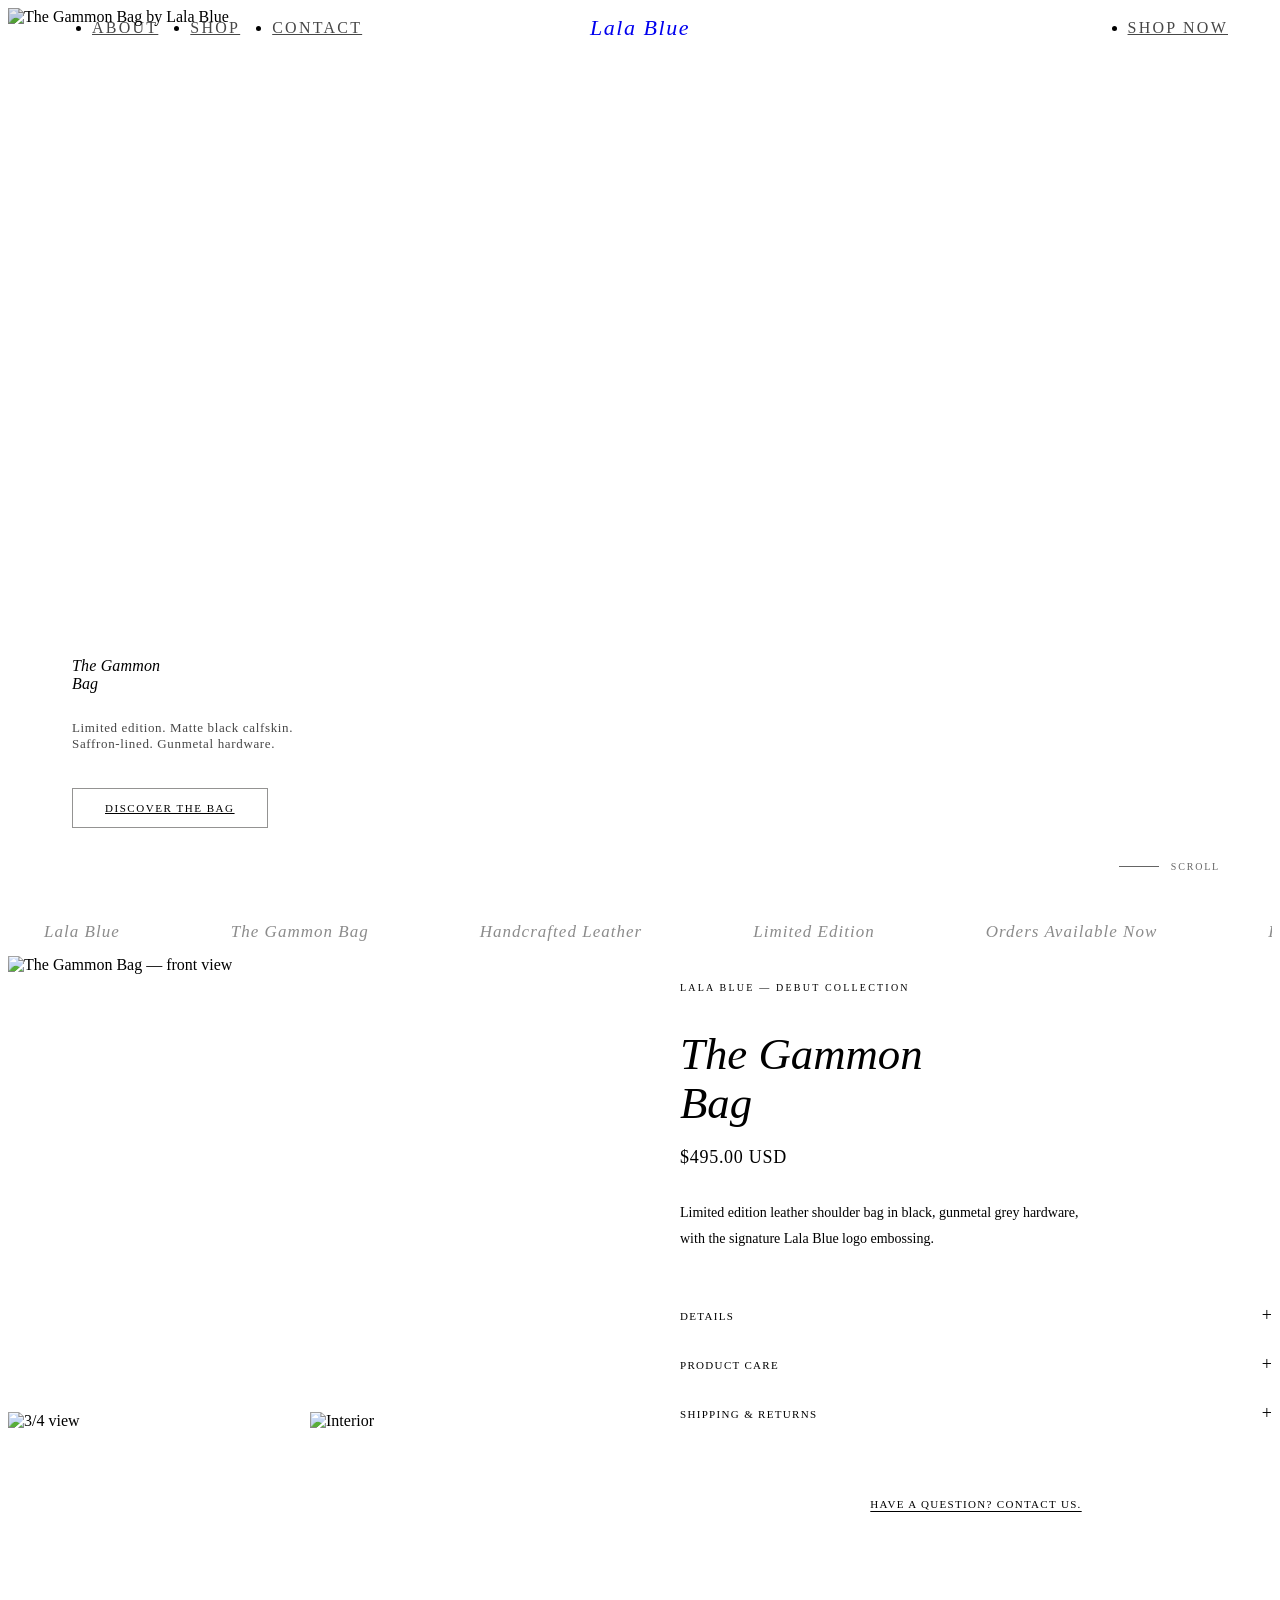
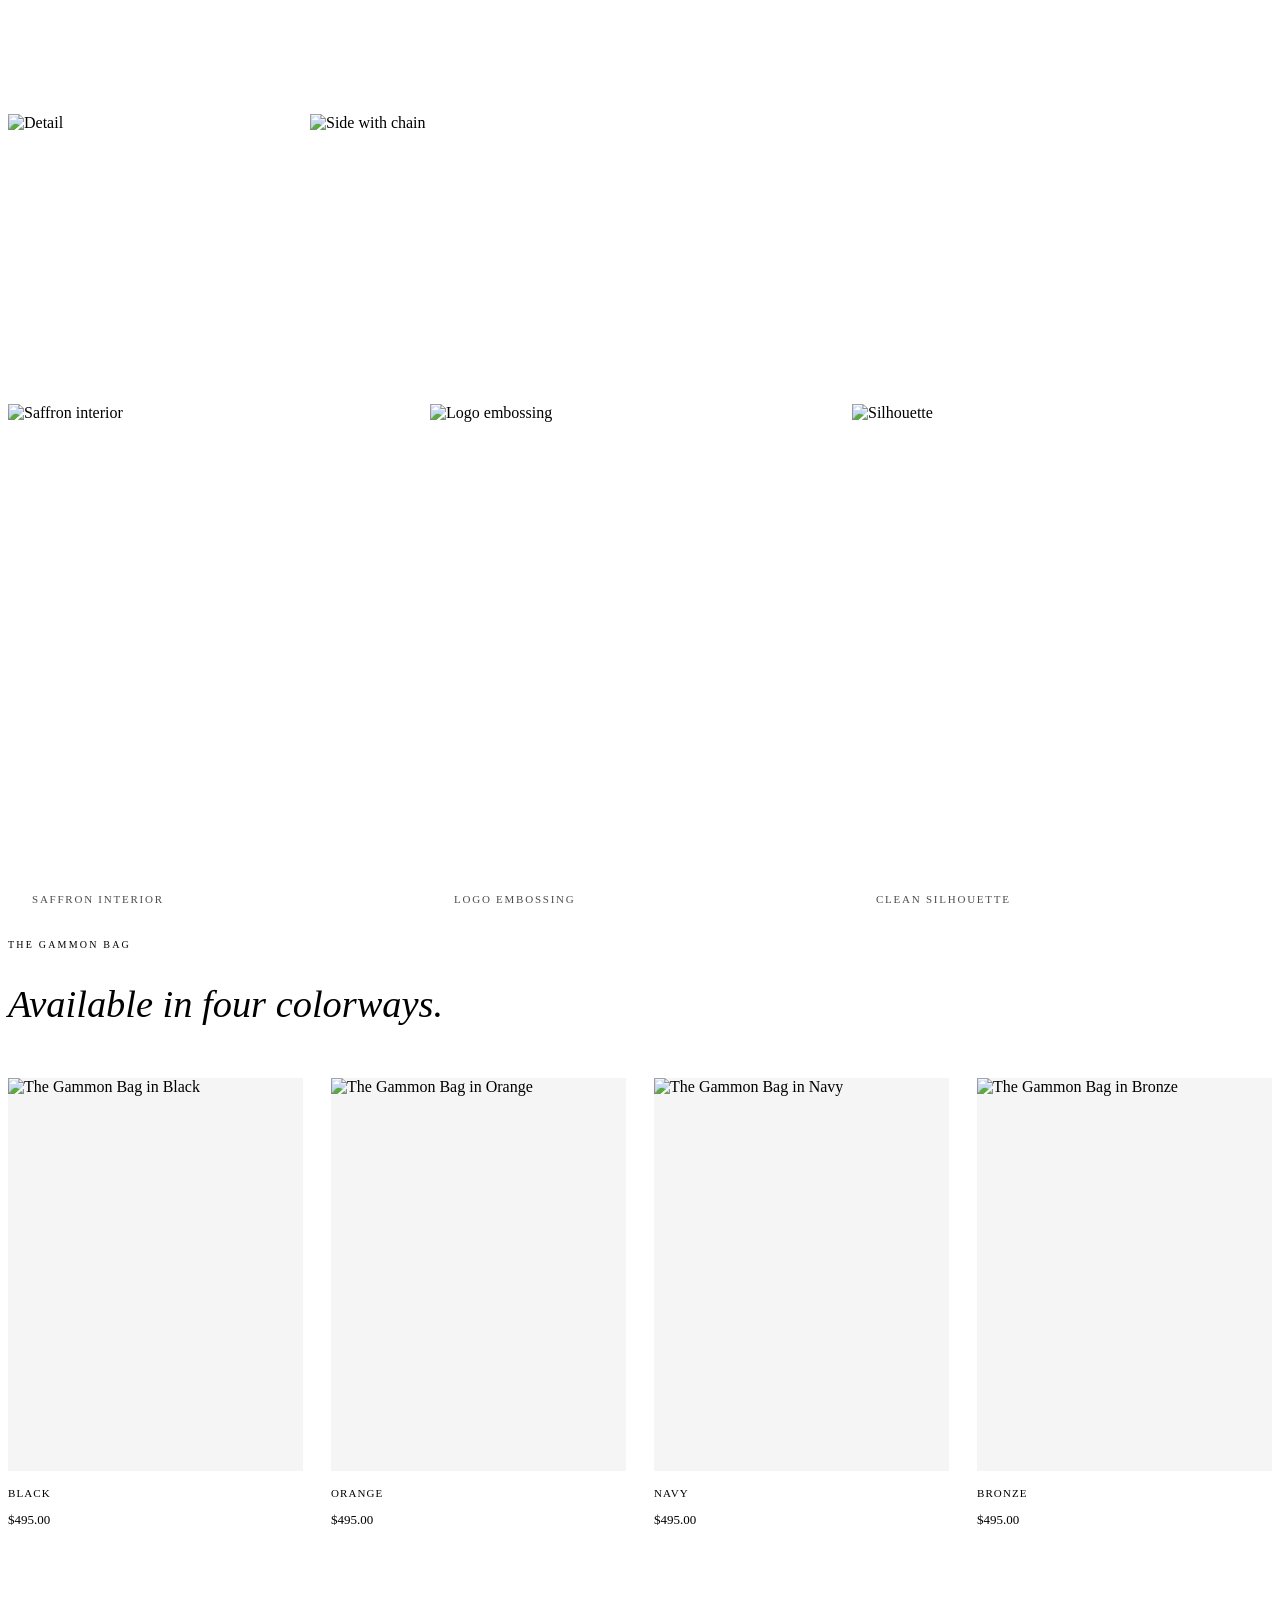
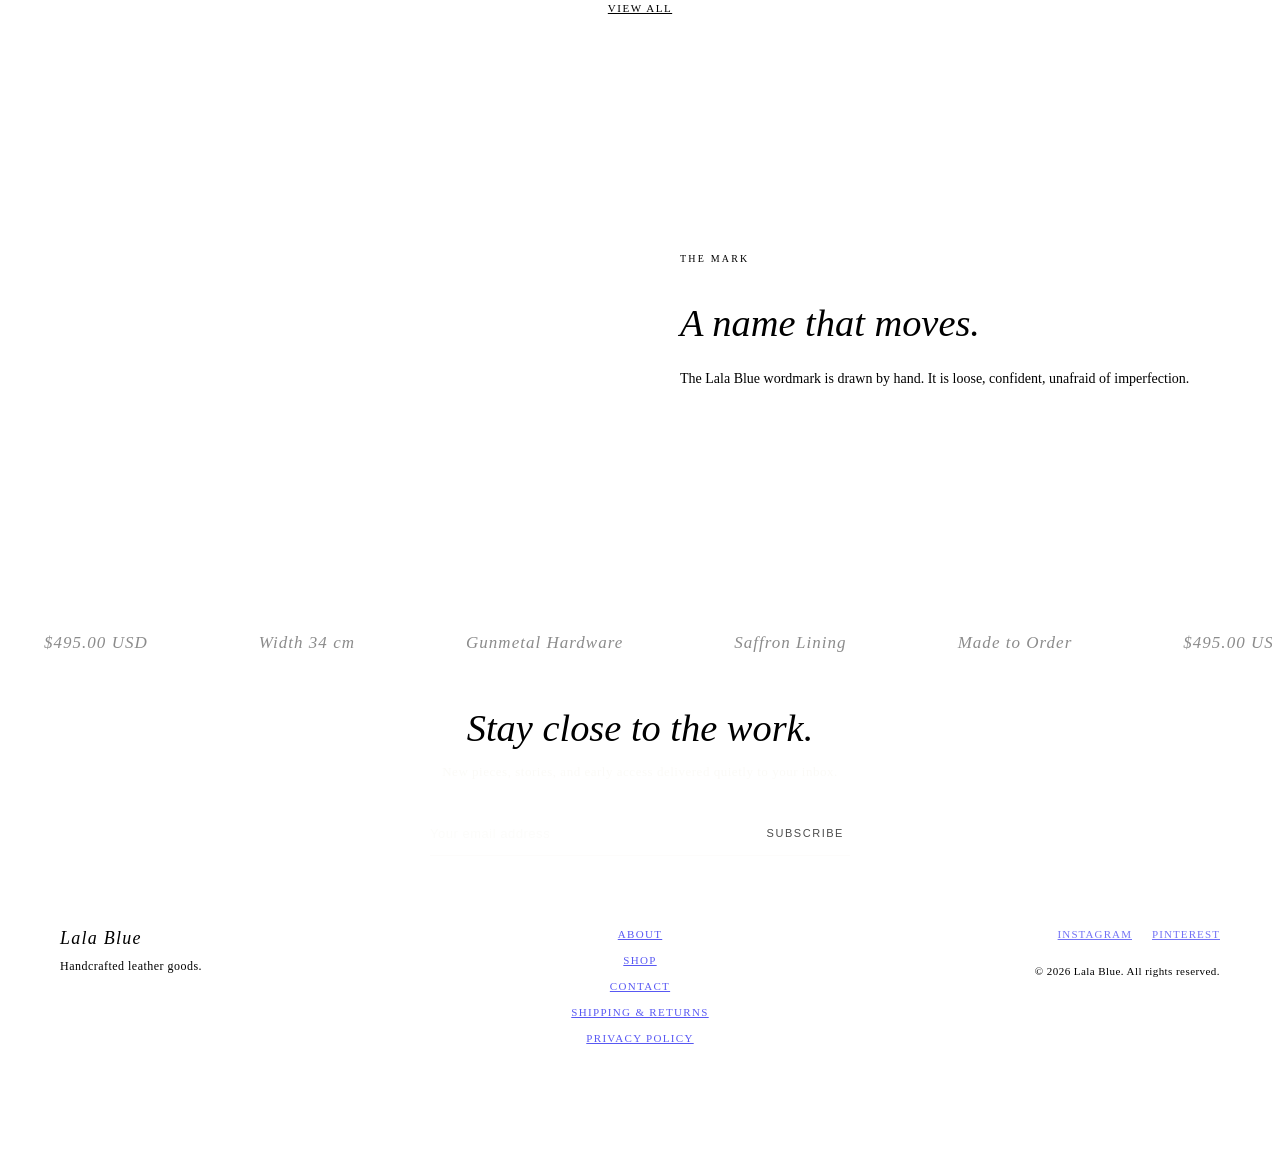
==== commit 2f0d6ca0: "last change" ====
--- a/index.html
+++ b/index.html
@@ -3,178 +3,126 @@
 <head>
     <meta charset="UTF-8">
     <meta name="viewport" content="width=device-width, initial-scale=1.0">
-    <title> Lala Blue - The Gammon Bag</title>
-    <meta name="description" content="The Gammon Bang by Lala Blue. Limited edition leather shoulder bag in black, gunmetal gray hardware. $495.">
+    <title>Lala Blue — The Gammon Bag</title>
+    <meta name="description" content="The Gammon Bag by Lala Blue. Limited edition leather shoulder bag in black, gunmetal grey hardware. $495.">
     <link rel="stylesheet" href="css/base.css">
     <link rel="stylesheet" href="css/layout.css">
     <style>
         .logo-video-wrap {
-            position: relative;
-            width: 56px;
-            height: 56px;
+            position: relative; width: 56px; height: 56px;
             display: flex; align-items: center; justify-content: center;
         }
         .logo-spin-video {
-            position: absolute;
-            inset: 0;
-            width: 100%;
-            height: 100%;
-            object-fit: contain;
-            opacity: 0;
-            transition: opacity 0.4s ease;
+            position: absolute; inset: 0; width: 100%; height: 100%;
+            object-fit: contain; opacity: 0; transition: opacity 0.4s ease;
         }
         .logo-wordmark {
-            font-family: var(--serif);
-            font-size: 22px; font-weight: 300; font-style: italic;
-            letter-spacing: 0.07em; color: var(--text);
-            transition: opacity 0.4s ease;
-            white-space: nowrap; position: absolute;
+            font-family: var(--serif); font-size: 22px; font-weight: 300;
+            font-style: italic; letter-spacing: 0.07em; color: var(--text);
+            transition: opacity 0.4s ease; white-space: nowrap; position: absolute;
         }
         .logo:hover .logo-spin-video { opacity: 1; }
-        .logo:hover .logo-wordmark { opacity: 0; }
-
+        .logo:hover .logo-wordmark   { opacity: 0; }
+ 
         .marquee-strip {
             overflow: hidden;
             border-top: 1px solid var(--border);
             border-bottom: 1px solid var(--border);
-            padding: 16px 0; background: var(--bg);
-        }
-
+            padding: 14px 0; background: var(--bg);
+        }
         .marquee-track {
-            display: flex; 
-            width: max-content;
+            display: flex; width: max-content;
             animation: marquee 24s linear infinite;
         }
-
         .marquee-track:hover { animation-play-state: paused; }
         .marquee-unit {
             display: flex; align-items: center; gap: 36px;
             padding: 0 36px; white-space: nowrap;
             font-family: var(--serif); font-style: italic;
-            font-size: 17px; 
-            font-weight: 300;
-            letter-spacing: 0.06em;
-            color: var(--text);
-            opacity: 0.5;
-        }
-
+            font-size: 17px; font-weight: 300;
+            letter-spacing: 0.06em; color: var(--text); opacity: 0.45;
+        }
         .marquee-dot {
-            width: 4px; 
-            height: 4px;
-            border-radius: 50%;
-            background: var(--saffron);
-            flex-shrink: 0;
-        }
-
+            width: 3px; height: 3px; border-radius: 50%;
+            background: var(--text); opacity: 0.4; flex-shrink: 0;
+        }
         @keyframes marquee {
-            from { transform: translateX(0);}
-            to { transform: translateX(-50%);}
-        }
-
-        /* Logo Feature Section */
+            from { transform: translateX(0); }
+            to   { transform: translateX(-50%); }
+        }
+ 
+        /* Logo Features */
         .logo-feature {
             padding: var(--spacing-xl) 52px;
-            display: grid;
-            grid-template-columns: 1fr 1fr;
+            display: grid; grid-template-columns: 1fr 1fr;
             gap: 80px; align-items: center;
-            max-width: var(--max-width);
-            margin: 0 auto;
-        }
-
+            max-width: var(--max-width); margin: 0 auto;
+        }
         .logo-feature-video {
             aspect-ratio: 1/1; background: var(--bg-alt);
             overflow: hidden;
             display: flex; align-items: center; justify-content: center;
         }
-        .logo-feature-video video {
-            width: 80%; height: 80%;
-            object-fit: contain;
-        }
-
+        .logo-feature-video video { width: 80%; height: 80%; object-fit: contain; }
         .logo-feature-text .story-eyebrow {
-            font-size: 10px;
-            letter-spacing: 0.22em;
-            text-transform: uppercase;
-            color: var(--saffron);
-            margin-bottom: 20px;
-        }
-
+            font-size: 10px; letter-spacing: 0.22em; text-transform: uppercase;
+            color: var(--muted); margin-bottom: 20px;
+        }
         .logo-feature-text h2 {
-            font-family: var(--serif);
-            font-size: clamp(28px, 3vw, 44px);
-            font-weight: 300; 
-            font-style: italic; 
-            line-height: 1.2;
-            margin-bottom: 20px;
-        }
-
-        .logo-feature-text p {
-            font-size: 14px; line-height: 1.9;
-            color: var(--muted);
-        }
-
+            font-family: var(--serif); font-size: clamp(28px, 3vw, 44px);
+            font-weight: 300; font-style: italic; line-height: 1.2; margin-bottom: 20px;
+        }
+        .logo-feature-text p { font-size: 14px; line-height: 1.9; color: var(--muted); }
+ 
+        #shopify-buy-btn-container {
+            display: flex; justify-content: flex-start; width: 100%;
+        }
+        #shopify-buy-btn-container iframe { width: 100% !important; max-width: 100% !important; }
+ 
         @media (max-width: 900px) {
-            .logo-feature {
-                grid-template-columns: 1fr;
-                gap: 48px;
-                padding-left: 24px;
-                padding-right: 24px;
-            }
-            .logo-video-wrap { width: 44px; height: 44px;}
-        }
-        
-        #shopify-buy-btn-container {
-            display: flex;
-            justify-content: center;
-        }
-        #shopify-buy-btn-container iframe {
-            width: 100% !important;
-        }
-        
+            .logo-feature { grid-template-columns: 1fr; gap: 48px; padding-left: 24px; padding-right: 24px; }
+            .logo-video-wrap { width: 44px; height: 44px; }
+        }
     </style>
 </head>
 <body>
-
-<!---Header!-->
+ 
 <header class="site-header" id="site-header">
     <div class="header-inner">
         <nav class="nav-left">
             <ul>
-                <li><a href="#story">About</a></li>
+                <li><a href="about.html">About</a></li>
                 <li><a href="shop.html">Shop</a></li>
                 <li><a href="contact.html">Contact</a></li>
             </ul>
         </nav>
-
         <div class="logo">
-            <a href="index.html" aria-label="Lala Blue - Home">
+            <a href="index.html" aria-label="Lala Blue — Home">
                 <div class="logo-video-wrap">
                     <span class="logo-wordmark">Lala Blue</span>
-                    <video class="logo-spin-video" muted loop playsinline poster="assets/images/logo-poster.png" preload="none">
+                    <video class="logo-spin-video" muted loop playsinline
+                           poster="assets/images/logo-poster.png" preload="none">
                         <source src="assets/videos/logo-spin.webm" type="video/webm">
-                        <source src="assets/videos/logo-spin.mp4" type="video/mp4"> 
+                        <source src="assets/videos/logo-spin.mp4"  type="video/mp4">
                     </video>
                 </div>
             </a>
         </div>
-
         <nav class="nav-right">
             <ul><li><a href="shop.html">Shop Now</a></li></ul>
         </nav>
         <button class="hamburger" id="hamburger" aria-label="Menu">
-                <span></span>
-                <span></span>
-                <span></span>
+            <span></span><span></span><span></span>
         </button>
     </div>
 </header>
-
+ 
 <nav class="mobile-nav" id="mobile-nav">
+    <a href="about.html">About</a>
     <a href="shop.html">Shop</a>
-    <a href="#story">About</a>
     <a href="contact.html">Contact</a>
 </nav>
-
+ 
 <section class="hero">
     <div class="hero-image fade-in">
         <img src="assets/images/hero.jpg" alt="The Gammon Bag by Lala Blue">
@@ -182,13 +130,13 @@
     <div class="hero-content">
         <div class="hero-label fade-up d1">New</div>
         <h1 class="fade-up d2">The Gammon<br>Bag</h1>
-        <p class="fade-up d3">Limited edition. Matte black calfskin. <br>Saffron-lined. Gunmetal hardware. </p>
-        <a href="shop.html" class="btn fade-up d4"> Discover the Gammon Bag </a>
+        <p class="fade-up d3">Limited edition. Matte black calfskin.<br>Saffron-lined. Gunmetal hardware.</p>
+        <a href="shop.html" class="btn fade-up d4">Discover the Bag</a>
     </div>
     <div class="hero-scroll fade-up d5">Scroll</div>
 </section>
-
-<!--Marquee One-->
+ 
+
 <div class="marquee-strip">
     <div class="marquee-track">
         <div class="marquee-unit">Lala Blue <span class="marquee-dot"></span></div>
@@ -196,114 +144,111 @@
         <div class="marquee-unit">Handcrafted Leather <span class="marquee-dot"></span></div>
         <div class="marquee-unit">Limited Edition <span class="marquee-dot"></span></div>
         <div class="marquee-unit">Orders Available Now <span class="marquee-dot"></span></div>
-        <div class="marquee-unit">Lala Blue<span class="marquee-dot"></span></div>
-        <div class="marquee-unit">Handcrafted Leather<span class="marquee-dot"></span></div>
-        <div class="marquee-unit">Limited Edition<span class="marquee-dot"></span></div>
-        <div class="marquee-unit">Orders Available Now<span class="marquee-dot"></span></div>
-
+        <div class="marquee-unit">Lala Blue <span class="marquee-dot"></span></div>
+        <div class="marquee-unit">Handcrafted Leather <span class="marquee-dot"></span></div>
+        <div class="marquee-unit">Limited Edition <span class="marquee-dot"></span></div>
+        <div class="marquee-unit">Orders Available Now <span class="marquee-dot"></span></div>
         <div class="marquee-unit">Lala Blue <span class="marquee-dot"></span></div>
         <div class="marquee-unit">The Gammon Bag <span class="marquee-dot"></span></div>
         <div class="marquee-unit">Handcrafted Leather <span class="marquee-dot"></span></div>
         <div class="marquee-unit">Limited Edition <span class="marquee-dot"></span></div>
         <div class="marquee-unit">Orders Available Now <span class="marquee-dot"></span></div>
-        <div class="marquee-unit">Lala Blue<span class="marquee-dot"></span></div>
-        <div class="marquee-unit">Handcrafted Leather<span class="marquee-dot"></span></div>
-        <div class="marquee-unit">Limited Edition<span class="marquee-dot"></span></div>
-        <div class="marquee-unit">Orders Available Now<span class="marquee-dot"></span></div>  
+        <div class="marquee-unit">Lala Blue <span class="marquee-dot"></span></div>
+        <div class="marquee-unit">Handcrafted Leather <span class="marquee-dot"></span></div>
+        <div class="marquee-unit">Limited Edition <span class="marquee-dot"></span></div>
+        <div class="marquee-unit">Orders Available Now <span class="marquee-dot"></span></div>
     </div>
 </div>
 
-<!--Product Spotlight!-->
 
 <section class="product-spotlight" id="product">
     <div class="spotlight-inner">
+ 
         <div class="spotlight-gallery">
             <div class="gallery-main">
-                <img src="assets/images/product-front.jpg" alt="The Gammon Bag - front view" id="main-img">
-            </div>
-        <div class="gallery-thumb" onclick="swapImage('assets/images/product-34.jpg', '3/4 profile')">
-            <img src="assets/images/product-34.jpg" alt="3/4 profile view"></div>
-        <div class="gallery-thumb" onclick="swapImage('assets/images/interior-zip.jpg','Interior with zip pocket')">
-            <img src="assets/images/interior-zip.jpg" alt="Interior"></div>
-        <div class="gallery-thumb" onclick="swapImage('assets/images/detail.jpg','Hardware & monogram detail')">
-            <img src="assets/images/detail.jpg" alt="Hardware detail"></div>
-        <div class="gallery-thumb" onclick="swapImage('assets/images/product-chain.jpg','Side profile with chain')">
-            <img src="assets/images/product-chain.jpg" alt="Side with chain"></div>
-        </div>
-
-        <!--Product Info-->
+                <img src="assets/images/product-front.jpg" alt="The Gammon Bag — front view" id="main-img">
+            </div>
+            <div class="gallery-thumb" onclick="swapImage('assets/images/product-34.jpg','3/4 profile')">
+                <img src="assets/images/product-34.jpg" alt="3/4 view">
+            </div>
+            <div class="gallery-thumb" onclick="swapImage('assets/images/interior-zip.jpg','Interior')">
+                <img src="assets/images/interior-zip.jpg" alt="Interior">
+            </div>
+            <div class="gallery-thumb" onclick="swapImage('assets/images/detail.jpg','Hardware detail')">
+                <img src="assets/images/detail.jpg" alt="Detail">
+            </div>
+            <div class="gallery-thumb" onclick="swapImage('assets/images/product-chain.jpg','Side with chain')">
+                <img src="assets/images/product-chain.jpg" alt="Side with chain">
+            </div>
+        </div>
+ 
         <div class="spotlight-info">
-            <p class="product-eyebrow">Lala Blue - Debut Collection</p>
+            <p class="product-eyebrow">Lala Blue — Debut Collection</p>
             <h2 class="product-title">The Gammon<br>Bag</h2>
             <p class="product-price-display">$495.00 USD</p>
             <p class="product-desc">
-                Limited edition shoulder bag in black, gunmetal grey hardware
-                with the signature Lala Blue logo embossing. 
+                Limited edition leather shoulder bag in black, gunmetal grey hardware,
+                with the signature Lala Blue logo embossing.
             </p>
-
+ 
             <div class="details-section">
-
                 <div class="detail-row" onclick="toggleDetail(this)">
                     <span class="detail-label">Details</span>
                     <span class="detail-toggle">+</span>
                 </div>
                 <div class="detail-body">
                     <ul>
-                        <li>Width: 34 cm | 13.38in</li>
-                        <li>Height: 14 cm | 5.51in</li>
-                        <li>Depth: 11 cm | 4.33in</li>
-                        <li>Handle Drop: 28 cm | 11.02in</li>
-                        <li>Full-grain Matte black calfskin leather</li>
-                        <li>Saffron Suede lining</li>
+                        <li>Width: 34 cm | 13.38 in</li>
+                        <li>Height: 14 cm | 5.51 in</li>
+                        <li>Depth: 11 cm | 4.33 in</li>
+                        <li>Handle Drop: 28 cm | 11.02 in</li>
+                        <li>Full-grain matte black calfskin exterior</li>
+                        <li>Saffron suede lining</li>
                         <li>Gunmetal grey hardware throughout</li>
-                        <li>Dual shoulder straps + removable crossbody straps</li>
+                        <li>Dual shoulder straps + removable crossbody strap</li>
                         <li>Interior zip pocket + two open slip pockets</li>
+                        <li>Signature Lala Blue logo embossing</li>
                     </ul>
                 </div>
-
-                <!--Product Care-->
+ 
                 <div class="detail-row" onclick="toggleDetail(this)">
                     <span class="detail-label">Product Care</span>
                     <span class="detail-toggle">+</span>
-            </div>
-            <div class="detail-body">
-                <p style="margin-bottom:5px">Due to the delicate nature of this product we recommend:</p>
-                <ul>
-                    <li>Avoid contact with water, perfumes, oils, chemical substances, makeup, alcoholic or fatty substances, generic cleaning products such as shoe polish, trichloroethylene, stain removers, or solvents as discoloration can occur and alter the appearance of your product.</li>
-                    <li>Avoid contact with rough or abrasive surfaces, so that your product does not scratch.</li>
-                    <li>Avoid contact of dark colored products with light or bright colored products in hot or humid weather to prevent potential transfer of color.</li>
-                    <li>Do not let your item come into contact with light, humidity, and direct heat for long periods of time as it may affect the appearance of your product.</li>
-                    <li>If your product comes into contact with water, gently pat the area(s) dry. Avoid excessive rubbing.</li>
-                    <li>Store the product in its protective dust bag when not in use. To maintain this bag's shape, we recommend padding it with tissue paper.</li>
-                </ul>
-            </div>
-
-            <!--Shipping & Returns-->
-            <div class="detail-row" onclick="toggleDetail(this)">
-                <span class="detail-label">Shipping & Returns</span>
-                <span class="detail-toggle">+</span>
-            </div>
-            <div class="detail-body">
-                <p style="margin-bottom:10px"><strong>Shipping</strong></p>
-                <p style="margin-bottom:12px">At this time pre-orders are accepted. You will receive an email notification when your order has shipped.</p>
-                <p style="margin-bottom:16px"><a href="shipping-returns.html" style="text-decoration:underline; text-underline-offset:3px; color:var(--saffron); font-size:12px; letter-spacing:0.06em;">View full shipping & returns policy →</a></p>
-                <p style="margin-bottom:10px"><strong>Returns</strong></p>
-                <p>Lala Blue does not accept returns or exchanges at this time. Please <a href="contact.html" style="text-decoration:underline; text-underline-offset:3px;">contact us</a> with any questions regarding your purchase.</p>
-            </div>
-        </div>
-
-        <!--Shopify Buy Button should go here-->
-
-        <div id="shopify-buy-btn-container">
-            <div id='product-component-1774905406338'></div>
-        </div>
-
-        <a href="contact.html" class="inquiry-link">Have a question? Contact us.</a>
-    </div>
-    </div>
-</section>
-
-<!--Details Section-->
+                </div>
+                <div class="detail-body">
+                    <p style="margin-bottom:10px">Due to the delicate nature of this product we recommend:</p>
+                    <ul>
+                        <li>Avoid contact with water, perfumes, oils, chemical substances, makeup, alcoholic or fatty substances, generic cleaning products such as shoe polish, trichloroethylene, stain removers, or solvents.</li>
+                        <li>Avoid contact with rough or abrasive surfaces.</li>
+                        <li>Do not let your item come into contact with light, humidity, and direct heat for long periods of time.</li>
+                        <li>If your product comes into contact with water, gently pat dry. Avoid excessive rubbing.</li>
+                        <li>Store in its protective dust bag when not in use, padded with tissue paper to maintain shape.</li>
+                    </ul>
+                </div>
+ 
+                <div class="detail-row" onclick="toggleDetail(this)">
+                    <span class="detail-label">Shipping & Returns</span>
+                    <span class="detail-toggle">+</span>
+                </div>
+                <div class="detail-body">
+                    <p style="margin-bottom:10px"><strong>Shipping</strong></p>
+                    <p style="margin-bottom:12px">Pre-orders accepted. You will receive an email notification when your order has shipped.</p>
+                    <p style="margin-bottom:16px"><a href="shipping-returns.html" style="text-decoration:underline; text-underline-offset:3px; font-size:12px; letter-spacing:0.06em;">View full policy →</a></p>
+                    <p style="margin-bottom:10px"><strong>Returns</strong></p>
+                    <p>Lala Blue does not accept returns or exchanges at this time. Please <a href="contact.html" style="text-decoration:underline; text-underline-offset:3px;">contact us</a> with any questions.</p>
+                </div>
+            </div>
+ 
+            <div id="shopify-buy-btn-container">
+                <div id='product-component-1777654781329'></div>
+            </div>
+ 
+            <a href="contact.html" class="inquiry-link">Have a question? Contact us.</a>
+        </div>
+ 
+    </div>
+</section>
+
 <section class="detail-strip">
     <div class="strip-inner">
         <div class="strip-item">
@@ -311,21 +256,85 @@
             <span class="strip-caption">Saffron Interior</span>
         </div>
         <div class="strip-item">
-            <img src="assets/images/detail.jpg" alt="Logo embossing & hardware">
-            <span class="strip-caption">Logo embossing & hardware</span>
+            <img src="assets/images/detail.jpg" alt="Logo embossing">
+            <span class="strip-caption">Logo Embossing</span>
         </div>
         <div class="strip-item">
-            <img src="assets/images/product-side.jpg" alt="Clean silhouette">
-            <span class="strip-caption">Clean silhouette</span>
-        </div>
-    </div>
-</section>
-
-<!--Spinning Logo Feature Section-->
+            <img src="assets/images/product-side.jpg" alt="Silhouette">
+            <span class="strip-caption">Clean Silhouette</span>
+        </div>
+    </div>
+</section>
+ 
+ 
+ 
+<!-- COLLECTION — all colorways -->
+<section style="padding: var(--spacing-xl) 52px; background: var(--bg);">
+    <div style="max-width: var(--max-width); margin: 0 auto;">
+ 
+        <div style="margin-bottom: 52px;">
+            <p style="font-size:10px; letter-spacing:0.22em; text-transform:uppercase; color:var(--muted); margin-bottom:16px;">The Gammon Bag</p>
+            <h2 style="font-family:var(--serif); font-size:clamp(28px,3vw,44px); font-weight:300; font-style:italic;">Available in four colorways.</h2>
+        </div>
+ 
+        <div style="display:grid; grid-template-columns:repeat(4,1fr); gap:28px;">
+ 
+            <a href="index.html#product" style="display:block; text-decoration:none; color:inherit;">
+                <div style="aspect-ratio:3/4; overflow:hidden; background:#f5f5f5; margin-bottom:16px;">
+                    <img src="assets/images/product-front.jpg" alt="The Gammon Bag in Black"
+                         style="width:100%;height:100%;object-fit:cover;transition:transform 0.5s ease;"
+                         onmouseover="this.style.transform='scale(1.04)'"
+                         onmouseout="this.style.transform='scale(1)'">
+                </div>
+                <p style="font-size:11px;letter-spacing:0.1em;text-transform:uppercase;margin-bottom:4px;">Black</p>
+                <p style="font-size:13px;color:var(--muted);">$495.00</p>
+            </a>
+ 
+            <a href="gammon-orange.html" style="display:block; text-decoration:none; color:inherit;">
+                <div style="aspect-ratio:3/4; overflow:hidden; background:#f5f5f5; margin-bottom:16px;">
+                    <img src="assets/images/orange/front.jpg" alt="The Gammon Bag in Orange"
+                         style="width:100%;height:100%;object-fit:cover;transition:transform 0.5s ease;"
+                         onmouseover="this.style.transform='scale(1.04)'"
+                         onmouseout="this.style.transform='scale(1)'">
+                </div>
+                <p style="font-size:11px;letter-spacing:0.1em;text-transform:uppercase;margin-bottom:4px;">Orange</p>
+                <p style="font-size:13px;color:var(--muted);">$495.00</p>
+            </a>
+ 
+            <a href="gammon-navy.html" style="display:block; text-decoration:none; color:inherit;">
+                <div style="aspect-ratio:3/4; overflow:hidden; background:#f5f5f5; margin-bottom:16px;">
+                    <img src="assets/images/navy/front.jpg" alt="The Gammon Bag in Navy"
+                         style="width:100%;height:100%;object-fit:cover;transition:transform 0.5s ease;"
+                         onmouseover="this.style.transform='scale(1.04)'"
+                         onmouseout="this.style.transform='scale(1)'">
+                </div>
+                <p style="font-size:11px;letter-spacing:0.1em;text-transform:uppercase;margin-bottom:4px;">Navy</p>
+                <p style="font-size:13px;color:var(--muted);">$495.00</p>
+            </a>
+ 
+            <a href="gammon-bronze.html" style="display:block; text-decoration:none; color:inherit;">
+                <div style="aspect-ratio:3/4; overflow:hidden; background:#f5f5f5; margin-bottom:16px;">
+                    <img src="assets/images/bronze/front.jpg" alt="The Gammon Bag in Bronze"
+                         style="width:100%;height:100%;object-fit:cover;transition:transform 0.5s ease;"
+                         onmouseover="this.style.transform='scale(1.04)'"
+                         onmouseout="this.style.transform='scale(1)'">
+                </div>
+                <p style="font-size:11px;letter-spacing:0.1em;text-transform:uppercase;margin-bottom:4px;">Bronze</p>
+                <p style="font-size:13px;color:var(--muted);">$495.00</p>
+            </a>
+ 
+        </div>
+ 
+        <div style="margin-top:48px; text-align:center;">
+            <a href="shop.html" class="btn btn-dark" style="display:inline-block; padding:13px 40px; border:1px solid var(--text); font-size:11px; letter-spacing:0.14em; text-transform:uppercase;">View All</a>
+        </div>
+ 
+    </div>
+</section>
+
 <section class="logo-feature">
     <div class="logo-feature-video fade-in">
-        <video autoplay muted loop playsinline
-               poster="assets/images/logo-poster.png">
+        <video autoplay muted loop playsinline poster="assets/images/logo-poster.png">
             <source src="assets/videos/logo-spin.webm" type="video/webm">
             <source src="assets/videos/logo-spin.mp4"  type="video/mp4">
         </video>
@@ -333,11 +342,10 @@
     <div class="logo-feature-text fade-up d2">
         <p class="story-eyebrow">The Mark</p>
         <h2>A name that moves.</h2>
-        <p>The Lala Blue wordmark is drawn by hand. It's loose, confident, unafraid of imperfection. Nothing is forced, yet everything is considered.</p>
-    </div>
-</section>
-
-<!--Marquee 2-->
+        <p>The Lala Blue wordmark is drawn by hand. It is loose, confident, unafraid of imperfection. </p>
+    </div>
+</section>
+ 
 <div class="marquee-strip">
     <div class="marquee-track" style="animation-direction:reverse; animation-duration:32s;">
         <div class="marquee-unit">$495.00 USD <span class="marquee-dot"></span></div>
@@ -350,7 +358,6 @@
         <div class="marquee-unit">Gunmetal Hardware <span class="marquee-dot"></span></div>
         <div class="marquee-unit">Saffron Lining <span class="marquee-dot"></span></div>
         <div class="marquee-unit">Made to Order <span class="marquee-dot"></span></div>
-        <!-- duplicate -->
         <div class="marquee-unit">$495.00 USD <span class="marquee-dot"></span></div>
         <div class="marquee-unit">Width 34 cm <span class="marquee-dot"></span></div>
         <div class="marquee-unit">Gunmetal Hardware <span class="marquee-dot"></span></div>
@@ -364,44 +371,19 @@
     </div>
 </div>
 
-<!--Brand Background-->
-<section class="brand-story" id="story">
-    <div class="story-text fade-up">
-        <p class="story-eyebrow">The Brand</p>
-        <h2 class="story-headline">Designed from the heart</h2>
-        <p class="story-body">
-            Lala Blue was founded by Elika Broumand in 2025, an NYU Gallatin student. 
-        </p>
-        <p class="story-body">The Gammon Bag is the debut. Matte black. Saffron inside. Orders are available now.</p>
-        <a href="contact.html" class="btn btn-dark">Get in Touch</a>
-    </div>
-    <div class="story-image fade-up d2">
-        <img src="assets/images/interior-open.jpg" alt="The Gammon Bag open, showing saffron lining">
-    </div>
-</section>
- 
-<!--Newsletter-->
 <section class="newsletter">
     <div class="newsletter-inner fade-up">
         <h3>Stay close to the work.</h3>
         <p>New pieces, stories, and early access delivered quietly to your inbox.</p>
-    <form action="https://formspree.io/f/mreoqvzo" 
-      method="POST" 
-      target="_blank"
-      style="display:contents">
-        <div class="newsletter-form">
-            <input type="email" 
-                name="email" 
-                placeholder="Your email address" 
-                aria-label="Email address" 
-                required>
-            <button type="submit">Subscribe</button>
-    </div>
-    </form>
-    </div>
-</section>
-
-<!--Footer-->
+        <form action="https://formspree.io/f/mreoqvzo" method="POST" target="_blank" style="display:contents">
+            <div class="newsletter-form">
+                <input type="email" name="email" placeholder="Your email address" aria-label="Email address" required>
+                <button type="submit">Subscribe</button>
+            </div>
+        </form>
+    </div>
+</section>
+ 
 <footer class="site-footer">
     <div class="footer-inner">
         <div class="footer-brand">
@@ -409,7 +391,7 @@
             <p class="footer-tagline">Handcrafted leather goods.</p>
         </div>
         <nav class="footer-nav">
-            <a href="#story">About</a>
+            <a href="about.html">About</a>
             <a href="shop.html">Shop</a>
             <a href="contact.html">Contact</a>
             <a href="shipping-returns.html">Shipping &amp; Returns</a>
@@ -425,59 +407,59 @@
         <hr class="footer-divider">
     </div>
 </footer>
-
-<!--Shopify Product Script Integration-->
+ 
+ 
 <script type="text/javascript">
-    (function () {
-      var scriptURL = 'https://sdks.shopifycdn.com/buy-button/latest/buy-button-storefront.min.js';
-      if (window.ShopifyBuy) {
-        if (window.ShopifyBuy.UI) { ShopifyBuyInit(); } else { loadScript(); }
-      } else { loadScript(); }
-      function loadScript() {
-        var script = document.createElement('script');
-        script.async = true;
-        script.src = scriptURL;
-        (document.getElementsByTagName('head')[0] || document.getElementsByTagName('body')[0]).appendChild(script);
-        script.onload = ShopifyBuyInit;
-      }
-      function ShopifyBuyInit() {
-        var client = ShopifyBuy.buildClient({
-          domain: '08c65d-2.myshopify.com',
-          storefrontAccessToken: '52bd6097fb0747ad170d5bdeb66c81d1',
-        });
-        ShopifyBuy.UI.onReady(client).then(function (ui) {
-          ui.createComponent('product', {
-            id: '9404479570160',
-            node: document.getElementById('product-component-1774905406338'),
-            moneyFormat: '%24%7B%7Bamount%7D%7D',
-            options: {
+(function () {
+  var scriptURL = 'https://sdks.shopifycdn.com/buy-button/latest/buy-button-storefront.min.js';
+  if (window.ShopifyBuy) {
+    if (window.ShopifyBuy.UI) { ShopifyBuyInit(); } else { loadScript(); }
+  } else { loadScript(); }
+  function loadScript() {
+    var script = document.createElement('script');
+    script.async = true;
+    script.src = scriptURL;
+    (document.getElementsByTagName('head')[0] || document.getElementsByTagName('body')[0]).appendChild(script);
+    script.onload = ShopifyBuyInit;
+  }
+  function ShopifyBuyInit() {
+    var client = ShopifyBuy.buildClient({
+      domain: '08c65d-2.myshopify.com',
+      storefrontAccessToken: '52bd6097fb0747ad170d5bdeb66c81d1',
+    });
+    ShopifyBuy.UI.onReady(client).then(function (ui) {
+      ui.createComponent('product', {
+        id: '9404479570160',
+        node: document.getElementById('product-component-1777654781329'),
+        moneyFormat: '%24%7B%7Bamount%7D%7D',
+        options: {
+          "product": {
+            "styles": {
               "product": {
-                "styles": {
-                  "product": {
-                    "@media (min-width: 601px)": {
-                      "max-width": "100%",
-                      "margin-left": "0px",
-                      "margin-bottom": "0px"
-                    }
-                  }
-                },
-                "text": { "button": "Add to Bag" }
-              },
-              "modalProduct": {
-                "contents": { "img": false, "imgWithCarousel": true, "button": false, "buttonWithQuantity": true },
-                "text": { "button": "Add to Bag" }
-              },
-              "option": {},
-              "cart": { "text": { "total": "Subtotal", "button": "Checkout" } },
-              "toggle": {}
+                "@media (min-width: 601px)": {
+                  "max-width": "100%",
+                  "margin-left": "0px",
+                  "margin-bottom": "0px"
+                }
+              }
             },
-          });
-        });
-      }
-    })();
-    </script>
-
-    <script src="js/main.js"></script>
-
-</body>
-</html>
+            "text": { "button": "Add to Bag" }
+          },
+          "modalProduct": {
+            "contents": { "img": false, "imgWithCarousel": true, "button": false, "buttonWithQuantity": true },
+            "styles": {
+              "product": {
+                "@media (min-width: 601px)": { "max-width": "100%", "margin-left": "0px", "margin-bottom": "0px" }
+              }
+            },
+            "text": { "button": "Add to Bag" }
+          },
+          "option": {},
+          "cart": { "text": { "total": "Subtotal", "button": "Checkout" } },
+          "toggle": {}
+        },
+      });
+    });
+  }
+})();
+</script>
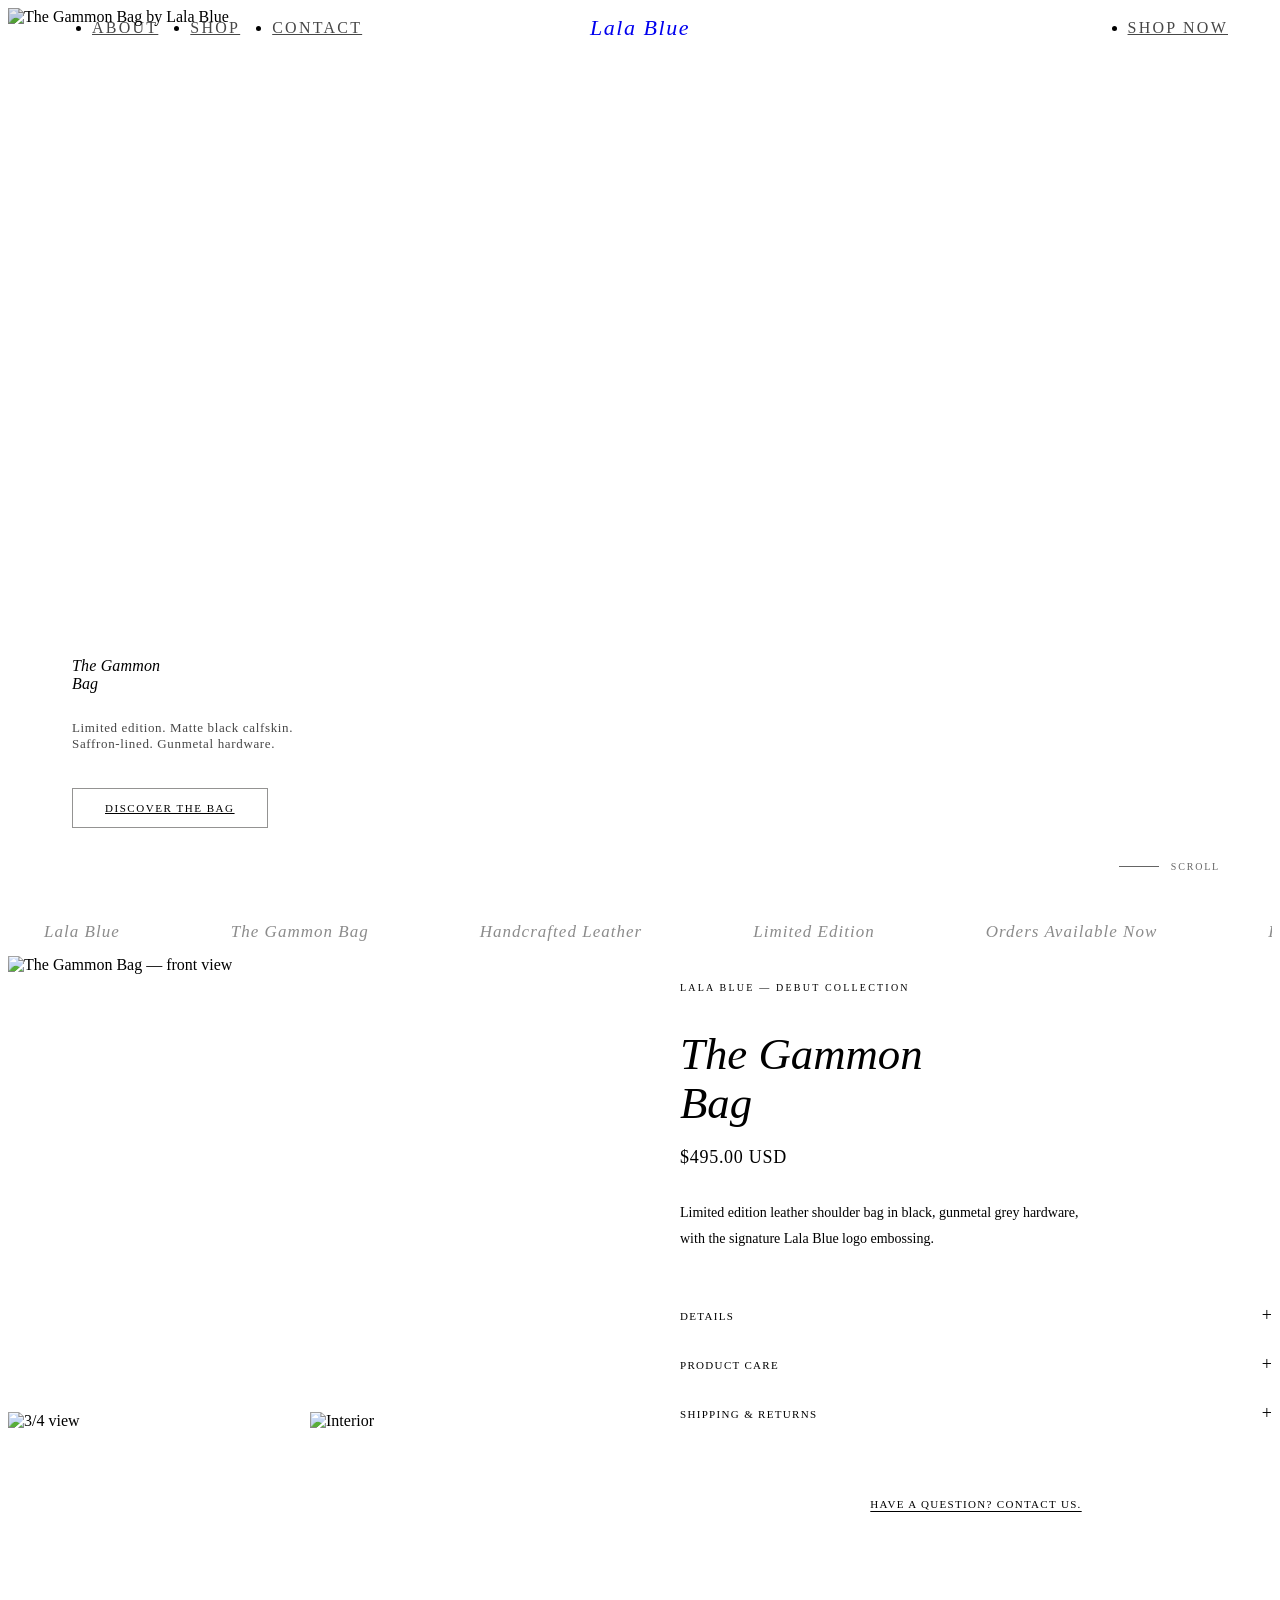
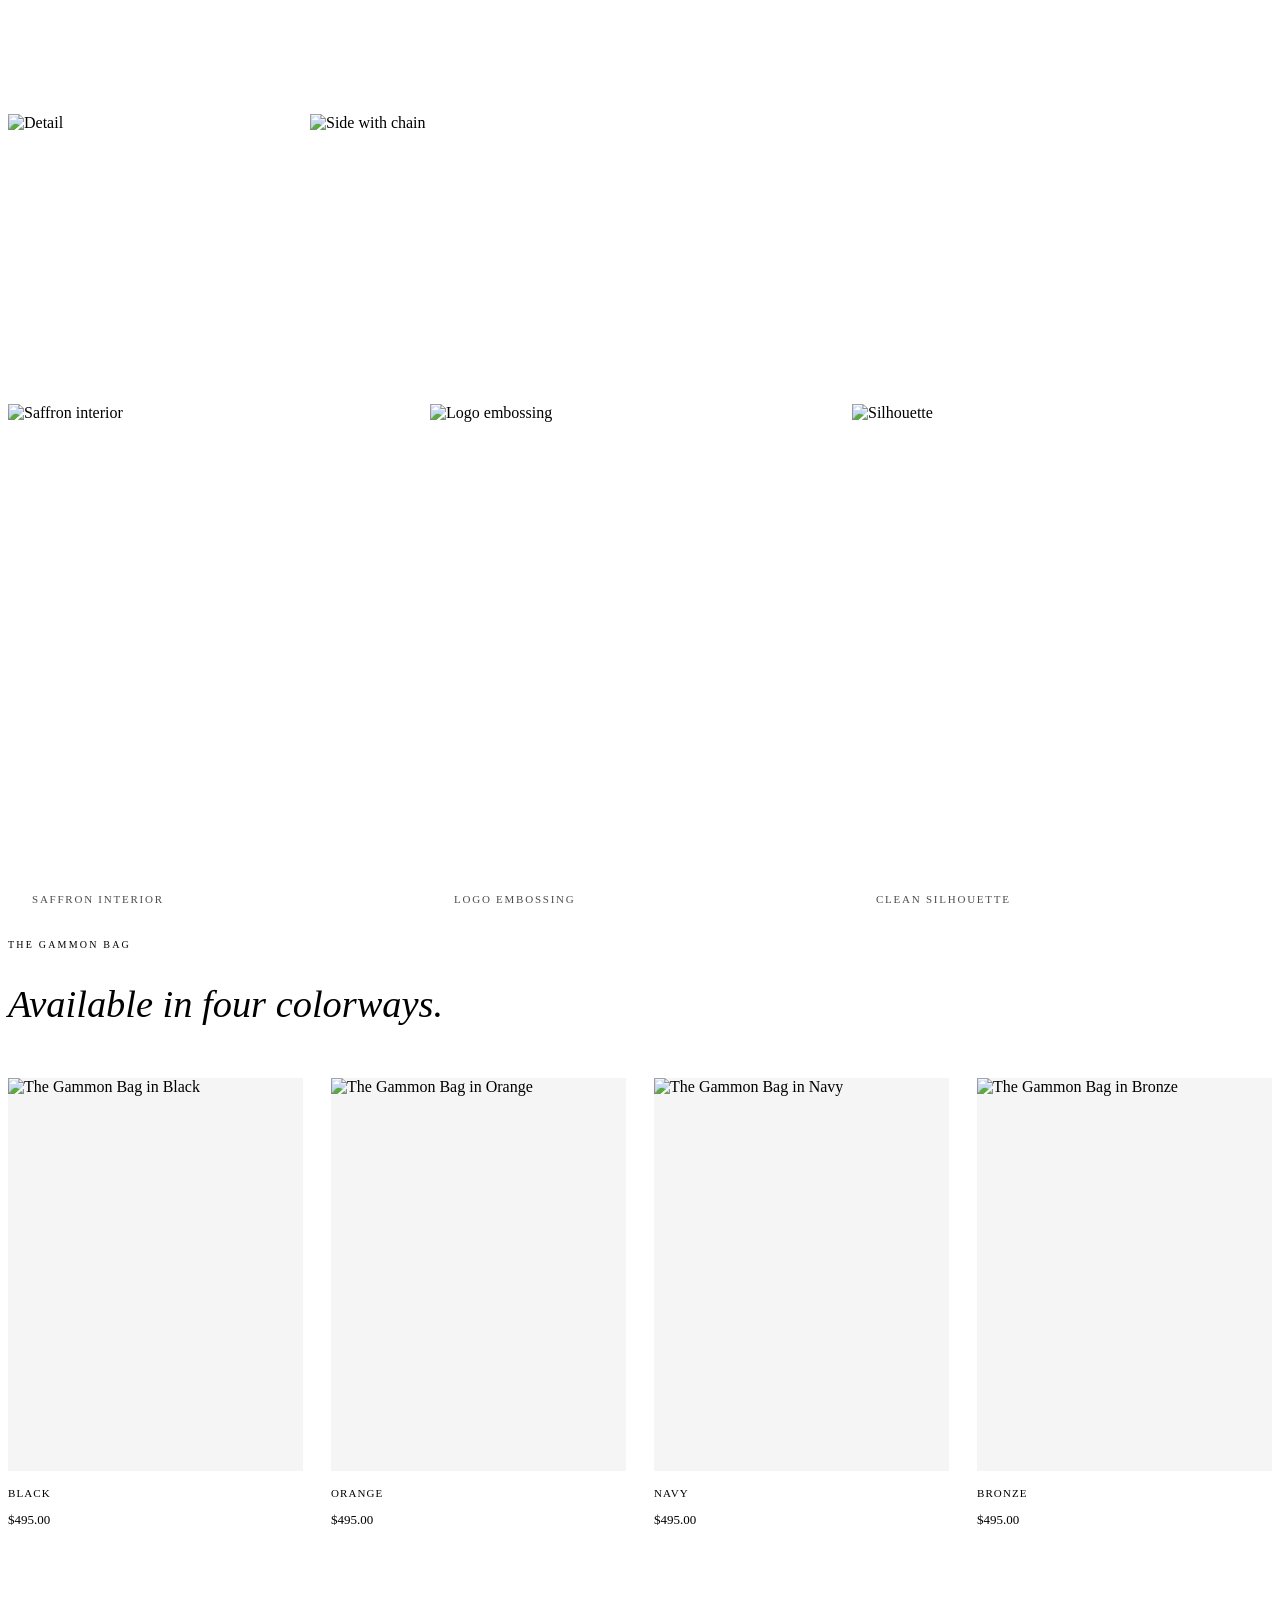
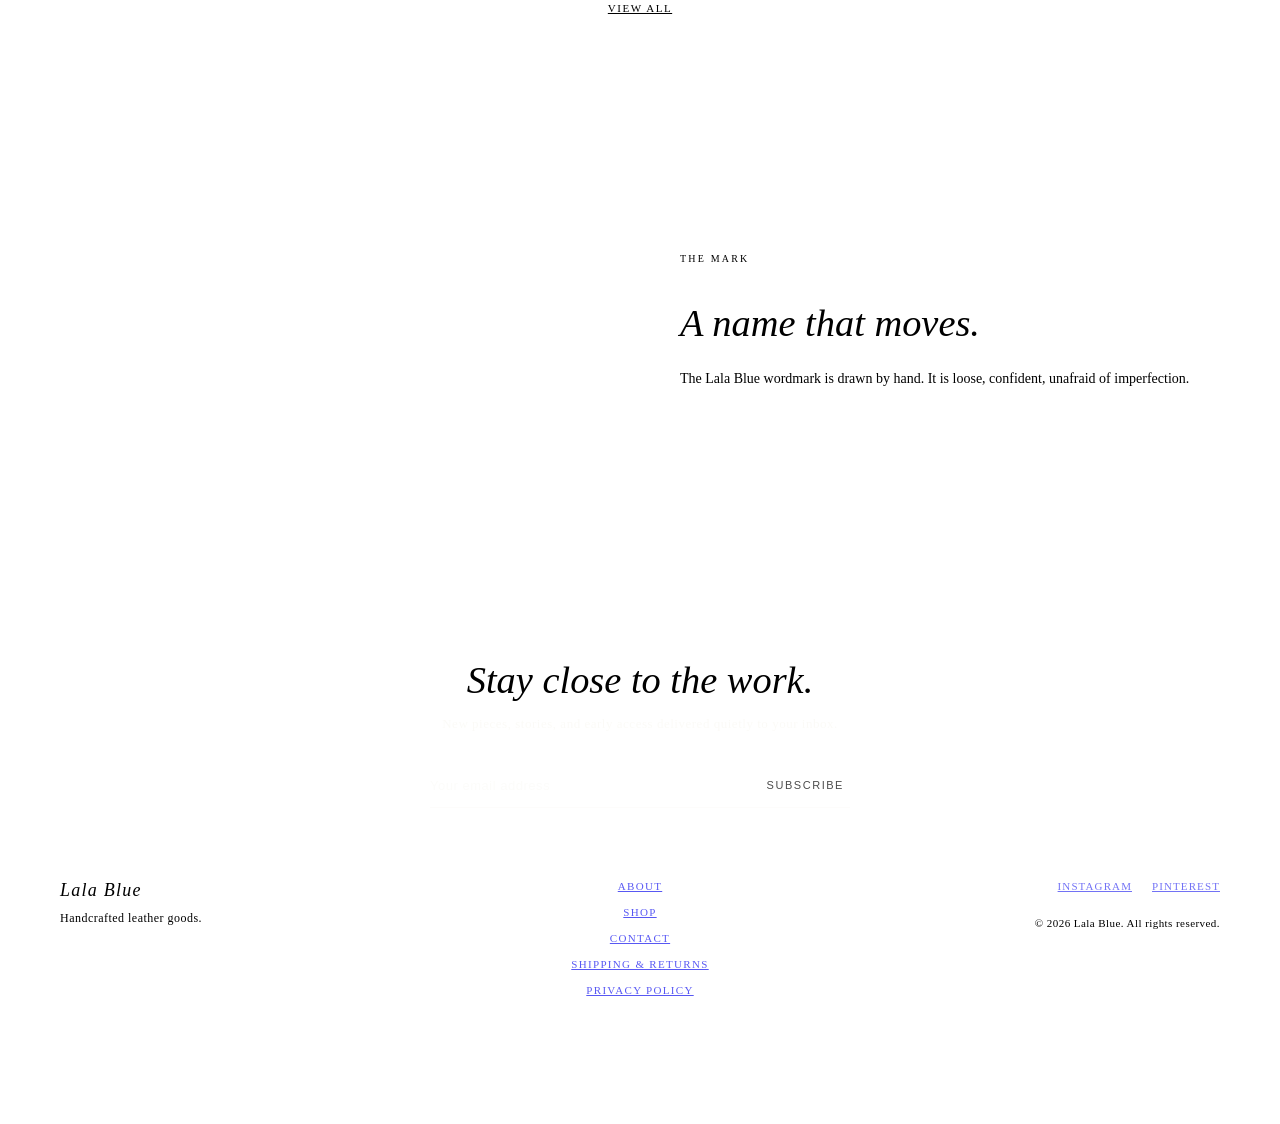
==== commit d46a0762: "new sets of changes to design and colors." ====
--- a/index.html
+++ b/index.html
@@ -345,31 +345,6 @@
         <p>The Lala Blue wordmark is drawn by hand. It is loose, confident, unafraid of imperfection. </p>
     </div>
 </section>
- 
-<div class="marquee-strip">
-    <div class="marquee-track" style="animation-direction:reverse; animation-duration:32s;">
-        <div class="marquee-unit">$495.00 USD <span class="marquee-dot"></span></div>
-        <div class="marquee-unit">Width 34 cm <span class="marquee-dot"></span></div>
-        <div class="marquee-unit">Gunmetal Hardware <span class="marquee-dot"></span></div>
-        <div class="marquee-unit">Saffron Lining <span class="marquee-dot"></span></div>
-        <div class="marquee-unit">Made to Order <span class="marquee-dot"></span></div>
-        <div class="marquee-unit">$495.00 USD <span class="marquee-dot"></span></div>
-        <div class="marquee-unit">Width 34 cm <span class="marquee-dot"></span></div>
-        <div class="marquee-unit">Gunmetal Hardware <span class="marquee-dot"></span></div>
-        <div class="marquee-unit">Saffron Lining <span class="marquee-dot"></span></div>
-        <div class="marquee-unit">Made to Order <span class="marquee-dot"></span></div>
-        <div class="marquee-unit">$495.00 USD <span class="marquee-dot"></span></div>
-        <div class="marquee-unit">Width 34 cm <span class="marquee-dot"></span></div>
-        <div class="marquee-unit">Gunmetal Hardware <span class="marquee-dot"></span></div>
-        <div class="marquee-unit">Saffron Lining <span class="marquee-dot"></span></div>
-        <div class="marquee-unit">Made to Order <span class="marquee-dot"></span></div>
-        <div class="marquee-unit">$495.00 USD <span class="marquee-dot"></span></div>
-        <div class="marquee-unit">Width 34 cm <span class="marquee-dot"></span></div>
-        <div class="marquee-unit">Gunmetal Hardware <span class="marquee-dot"></span></div>
-        <div class="marquee-unit">Saffron Lining <span class="marquee-dot"></span></div>
-        <div class="marquee-unit">Made to Order <span class="marquee-dot"></span></div>
-    </div>
-</div>
 
 <section class="newsletter">
     <div class="newsletter-inner fade-up">
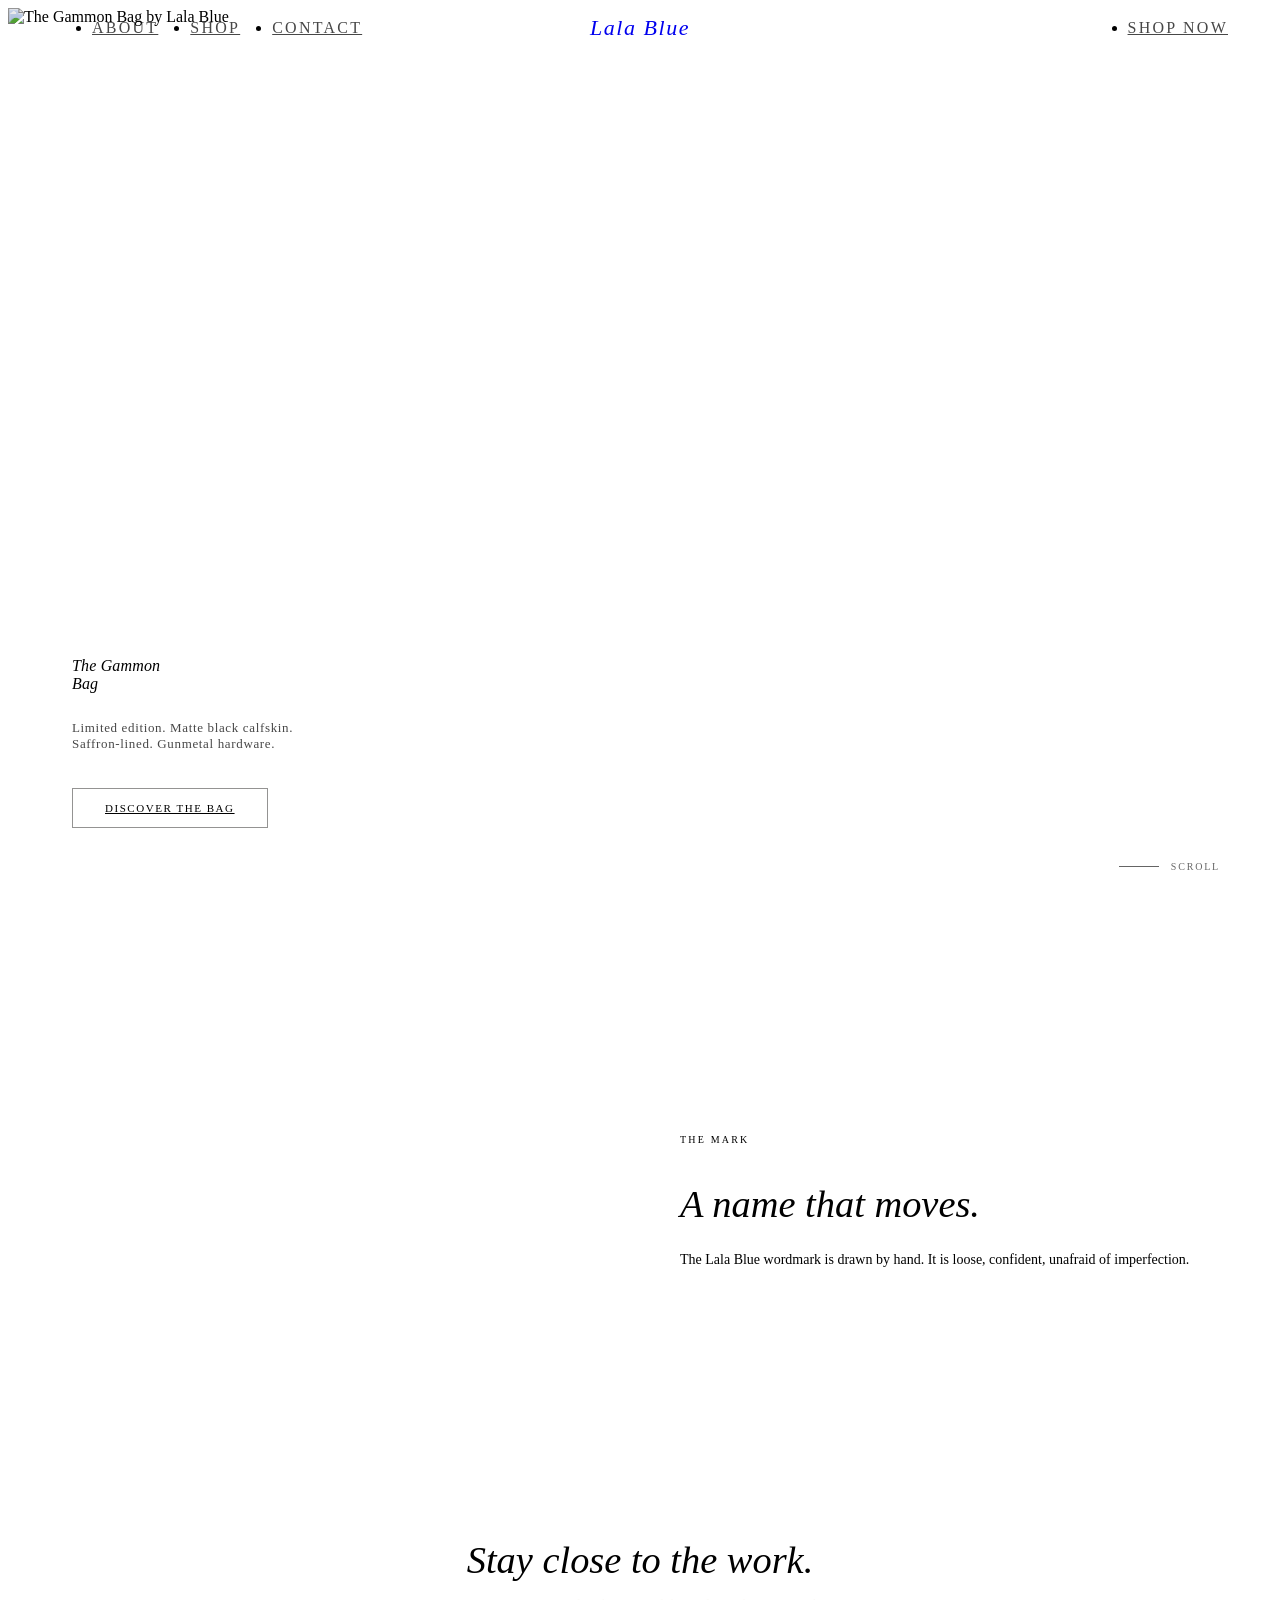
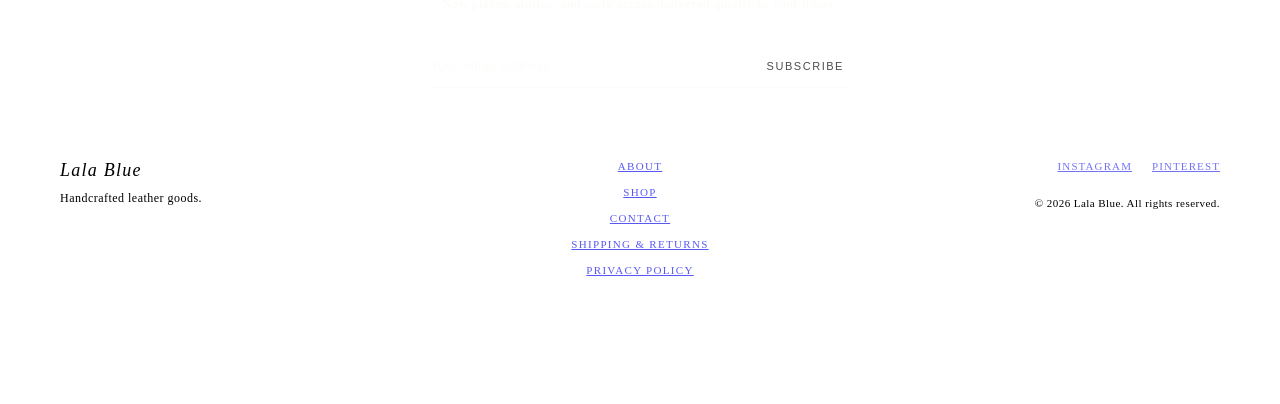
==== commit 941a44ae: "second-to-last set of final changes!" ====
--- a/index.html
+++ b/index.html
@@ -131,205 +131,9 @@
         <div class="hero-label fade-up d1">New</div>
         <h1 class="fade-up d2">The Gammon<br>Bag</h1>
         <p class="fade-up d3">Limited edition. Matte black calfskin.<br>Saffron-lined. Gunmetal hardware.</p>
-        <a href="shop.html" class="btn fade-up d4">Discover the Bag</a>
+        <a href="gammon-black.html" class="btn fade-up d4">Discover the Bag</a>
     </div>
     <div class="hero-scroll fade-up d5">Scroll</div>
-</section>
- 
-
-<div class="marquee-strip">
-    <div class="marquee-track">
-        <div class="marquee-unit">Lala Blue <span class="marquee-dot"></span></div>
-        <div class="marquee-unit">The Gammon Bag <span class="marquee-dot"></span></div>
-        <div class="marquee-unit">Handcrafted Leather <span class="marquee-dot"></span></div>
-        <div class="marquee-unit">Limited Edition <span class="marquee-dot"></span></div>
-        <div class="marquee-unit">Orders Available Now <span class="marquee-dot"></span></div>
-        <div class="marquee-unit">Lala Blue <span class="marquee-dot"></span></div>
-        <div class="marquee-unit">Handcrafted Leather <span class="marquee-dot"></span></div>
-        <div class="marquee-unit">Limited Edition <span class="marquee-dot"></span></div>
-        <div class="marquee-unit">Orders Available Now <span class="marquee-dot"></span></div>
-        <div class="marquee-unit">Lala Blue <span class="marquee-dot"></span></div>
-        <div class="marquee-unit">The Gammon Bag <span class="marquee-dot"></span></div>
-        <div class="marquee-unit">Handcrafted Leather <span class="marquee-dot"></span></div>
-        <div class="marquee-unit">Limited Edition <span class="marquee-dot"></span></div>
-        <div class="marquee-unit">Orders Available Now <span class="marquee-dot"></span></div>
-        <div class="marquee-unit">Lala Blue <span class="marquee-dot"></span></div>
-        <div class="marquee-unit">Handcrafted Leather <span class="marquee-dot"></span></div>
-        <div class="marquee-unit">Limited Edition <span class="marquee-dot"></span></div>
-        <div class="marquee-unit">Orders Available Now <span class="marquee-dot"></span></div>
-    </div>
-</div>
-
-
-<section class="product-spotlight" id="product">
-    <div class="spotlight-inner">
- 
-        <div class="spotlight-gallery">
-            <div class="gallery-main">
-                <img src="assets/images/product-front.jpg" alt="The Gammon Bag — front view" id="main-img">
-            </div>
-            <div class="gallery-thumb" onclick="swapImage('assets/images/product-34.jpg','3/4 profile')">
-                <img src="assets/images/product-34.jpg" alt="3/4 view">
-            </div>
-            <div class="gallery-thumb" onclick="swapImage('assets/images/interior-zip.jpg','Interior')">
-                <img src="assets/images/interior-zip.jpg" alt="Interior">
-            </div>
-            <div class="gallery-thumb" onclick="swapImage('assets/images/detail.jpg','Hardware detail')">
-                <img src="assets/images/detail.jpg" alt="Detail">
-            </div>
-            <div class="gallery-thumb" onclick="swapImage('assets/images/product-chain.jpg','Side with chain')">
-                <img src="assets/images/product-chain.jpg" alt="Side with chain">
-            </div>
-        </div>
- 
-        <div class="spotlight-info">
-            <p class="product-eyebrow">Lala Blue — Debut Collection</p>
-            <h2 class="product-title">The Gammon<br>Bag</h2>
-            <p class="product-price-display">$495.00 USD</p>
-            <p class="product-desc">
-                Limited edition leather shoulder bag in black, gunmetal grey hardware,
-                with the signature Lala Blue logo embossing.
-            </p>
- 
-            <div class="details-section">
-                <div class="detail-row" onclick="toggleDetail(this)">
-                    <span class="detail-label">Details</span>
-                    <span class="detail-toggle">+</span>
-                </div>
-                <div class="detail-body">
-                    <ul>
-                        <li>Width: 34 cm | 13.38 in</li>
-                        <li>Height: 14 cm | 5.51 in</li>
-                        <li>Depth: 11 cm | 4.33 in</li>
-                        <li>Handle Drop: 28 cm | 11.02 in</li>
-                        <li>Full-grain matte black calfskin exterior</li>
-                        <li>Saffron suede lining</li>
-                        <li>Gunmetal grey hardware throughout</li>
-                        <li>Dual shoulder straps + removable crossbody strap</li>
-                        <li>Interior zip pocket + two open slip pockets</li>
-                        <li>Signature Lala Blue logo embossing</li>
-                    </ul>
-                </div>
- 
-                <div class="detail-row" onclick="toggleDetail(this)">
-                    <span class="detail-label">Product Care</span>
-                    <span class="detail-toggle">+</span>
-                </div>
-                <div class="detail-body">
-                    <p style="margin-bottom:10px">Due to the delicate nature of this product we recommend:</p>
-                    <ul>
-                        <li>Avoid contact with water, perfumes, oils, chemical substances, makeup, alcoholic or fatty substances, generic cleaning products such as shoe polish, trichloroethylene, stain removers, or solvents.</li>
-                        <li>Avoid contact with rough or abrasive surfaces.</li>
-                        <li>Do not let your item come into contact with light, humidity, and direct heat for long periods of time.</li>
-                        <li>If your product comes into contact with water, gently pat dry. Avoid excessive rubbing.</li>
-                        <li>Store in its protective dust bag when not in use, padded with tissue paper to maintain shape.</li>
-                    </ul>
-                </div>
- 
-                <div class="detail-row" onclick="toggleDetail(this)">
-                    <span class="detail-label">Shipping & Returns</span>
-                    <span class="detail-toggle">+</span>
-                </div>
-                <div class="detail-body">
-                    <p style="margin-bottom:10px"><strong>Shipping</strong></p>
-                    <p style="margin-bottom:12px">Pre-orders accepted. You will receive an email notification when your order has shipped.</p>
-                    <p style="margin-bottom:16px"><a href="shipping-returns.html" style="text-decoration:underline; text-underline-offset:3px; font-size:12px; letter-spacing:0.06em;">View full policy →</a></p>
-                    <p style="margin-bottom:10px"><strong>Returns</strong></p>
-                    <p>Lala Blue does not accept returns or exchanges at this time. Please <a href="contact.html" style="text-decoration:underline; text-underline-offset:3px;">contact us</a> with any questions.</p>
-                </div>
-            </div>
- 
-            <div id="shopify-buy-btn-container">
-                <div id='product-component-1777654781329'></div>
-            </div>
- 
-            <a href="contact.html" class="inquiry-link">Have a question? Contact us.</a>
-        </div>
- 
-    </div>
-</section>
-
-<section class="detail-strip">
-    <div class="strip-inner">
-        <div class="strip-item">
-            <img src="assets/images/interior-top.jpg" alt="Saffron interior">
-            <span class="strip-caption">Saffron Interior</span>
-        </div>
-        <div class="strip-item">
-            <img src="assets/images/detail.jpg" alt="Logo embossing">
-            <span class="strip-caption">Logo Embossing</span>
-        </div>
-        <div class="strip-item">
-            <img src="assets/images/product-side.jpg" alt="Silhouette">
-            <span class="strip-caption">Clean Silhouette</span>
-        </div>
-    </div>
-</section>
- 
- 
- 
-<!-- COLLECTION — all colorways -->
-<section style="padding: var(--spacing-xl) 52px; background: var(--bg);">
-    <div style="max-width: var(--max-width); margin: 0 auto;">
- 
-        <div style="margin-bottom: 52px;">
-            <p style="font-size:10px; letter-spacing:0.22em; text-transform:uppercase; color:var(--muted); margin-bottom:16px;">The Gammon Bag</p>
-            <h2 style="font-family:var(--serif); font-size:clamp(28px,3vw,44px); font-weight:300; font-style:italic;">Available in four colorways.</h2>
-        </div>
- 
-        <div style="display:grid; grid-template-columns:repeat(4,1fr); gap:28px;">
- 
-            <a href="index.html#product" style="display:block; text-decoration:none; color:inherit;">
-                <div style="aspect-ratio:3/4; overflow:hidden; background:#f5f5f5; margin-bottom:16px;">
-                    <img src="assets/images/product-front.jpg" alt="The Gammon Bag in Black"
-                         style="width:100%;height:100%;object-fit:cover;transition:transform 0.5s ease;"
-                         onmouseover="this.style.transform='scale(1.04)'"
-                         onmouseout="this.style.transform='scale(1)'">
-                </div>
-                <p style="font-size:11px;letter-spacing:0.1em;text-transform:uppercase;margin-bottom:4px;">Black</p>
-                <p style="font-size:13px;color:var(--muted);">$495.00</p>
-            </a>
- 
-            <a href="gammon-orange.html" style="display:block; text-decoration:none; color:inherit;">
-                <div style="aspect-ratio:3/4; overflow:hidden; background:#f5f5f5; margin-bottom:16px;">
-                    <img src="assets/images/orange/front.jpg" alt="The Gammon Bag in Orange"
-                         style="width:100%;height:100%;object-fit:cover;transition:transform 0.5s ease;"
-                         onmouseover="this.style.transform='scale(1.04)'"
-                         onmouseout="this.style.transform='scale(1)'">
-                </div>
-                <p style="font-size:11px;letter-spacing:0.1em;text-transform:uppercase;margin-bottom:4px;">Orange</p>
-                <p style="font-size:13px;color:var(--muted);">$495.00</p>
-            </a>
- 
-            <a href="gammon-navy.html" style="display:block; text-decoration:none; color:inherit;">
-                <div style="aspect-ratio:3/4; overflow:hidden; background:#f5f5f5; margin-bottom:16px;">
-                    <img src="assets/images/navy/front.jpg" alt="The Gammon Bag in Navy"
-                         style="width:100%;height:100%;object-fit:cover;transition:transform 0.5s ease;"
-                         onmouseover="this.style.transform='scale(1.04)'"
-                         onmouseout="this.style.transform='scale(1)'">
-                </div>
-                <p style="font-size:11px;letter-spacing:0.1em;text-transform:uppercase;margin-bottom:4px;">Navy</p>
-                <p style="font-size:13px;color:var(--muted);">$495.00</p>
-            </a>
- 
-            <a href="gammon-bronze.html" style="display:block; text-decoration:none; color:inherit;">
-                <div style="aspect-ratio:3/4; overflow:hidden; background:#f5f5f5; margin-bottom:16px;">
-                    <img src="assets/images/bronze/front.jpg" alt="The Gammon Bag in Bronze"
-                         style="width:100%;height:100%;object-fit:cover;transition:transform 0.5s ease;"
-                         onmouseover="this.style.transform='scale(1.04)'"
-                         onmouseout="this.style.transform='scale(1)'">
-                </div>
-                <p style="font-size:11px;letter-spacing:0.1em;text-transform:uppercase;margin-bottom:4px;">Bronze</p>
-                <p style="font-size:13px;color:var(--muted);">$495.00</p>
-            </a>
- 
-        </div>
- 
-        <div style="margin-top:48px; text-align:center;">
-            <a href="shop.html" class="btn btn-dark" style="display:inline-block; padding:13px 40px; border:1px solid var(--text); font-size:11px; letter-spacing:0.14em; text-transform:uppercase;">View All</a>
-        </div>
- 
-    </div>
 </section>
 
 <section class="logo-feature">
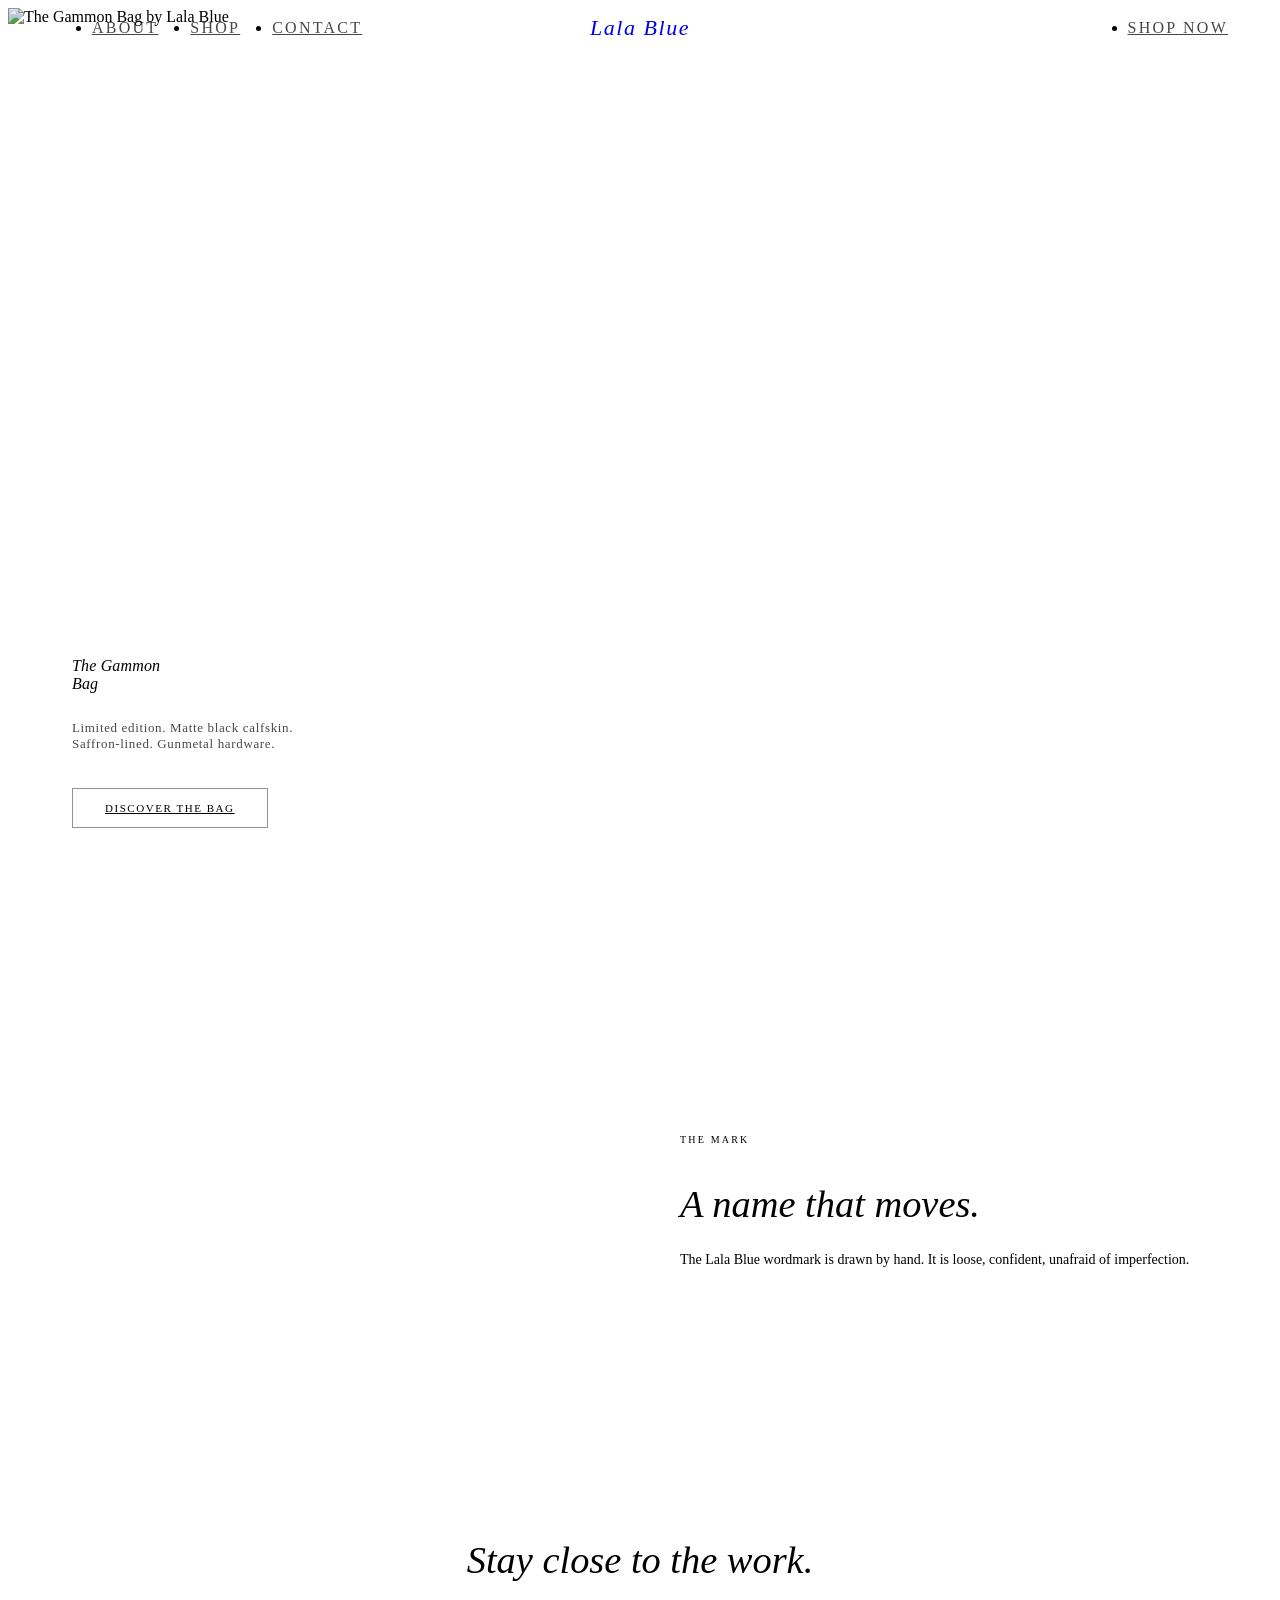
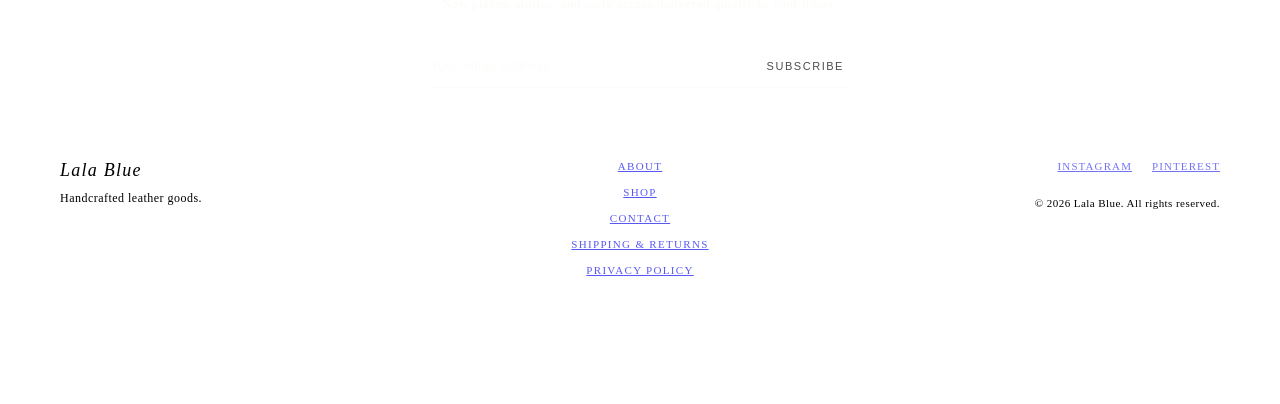
==== commit bee61a5e: "modified the title to show the custom graphic!" ====
--- a/index.html
+++ b/index.html
@@ -133,12 +133,11 @@
         <p class="fade-up d3">Limited edition. Matte black calfskin.<br>Saffron-lined. Gunmetal hardware.</p>
         <a href="gammon-black.html" class="btn fade-up d4">Discover the Bag</a>
     </div>
-    <div class="hero-scroll fade-up d5">Scroll</div>
 </section>
 
 <section class="logo-feature">
     <div class="logo-feature-video fade-in">
-        <video autoplay muted loop playsinline poster="assets/images/logo-poster.png">
+        <video autoplay muted loop playsinline poster="assets/images/logo_poster.png">
             <source src="assets/videos/logo-spin.webm" type="video/webm">
             <source src="assets/videos/logo-spin.mp4"  type="video/mp4">
         </video>
@@ -187,58 +186,4 @@
     </div>
 </footer>
  
- 
-<script type="text/javascript">
-(function () {
-  var scriptURL = 'https://sdks.shopifycdn.com/buy-button/latest/buy-button-storefront.min.js';
-  if (window.ShopifyBuy) {
-    if (window.ShopifyBuy.UI) { ShopifyBuyInit(); } else { loadScript(); }
-  } else { loadScript(); }
-  function loadScript() {
-    var script = document.createElement('script');
-    script.async = true;
-    script.src = scriptURL;
-    (document.getElementsByTagName('head')[0] || document.getElementsByTagName('body')[0]).appendChild(script);
-    script.onload = ShopifyBuyInit;
-  }
-  function ShopifyBuyInit() {
-    var client = ShopifyBuy.buildClient({
-      domain: '08c65d-2.myshopify.com',
-      storefrontAccessToken: '52bd6097fb0747ad170d5bdeb66c81d1',
-    });
-    ShopifyBuy.UI.onReady(client).then(function (ui) {
-      ui.createComponent('product', {
-        id: '9404479570160',
-        node: document.getElementById('product-component-1777654781329'),
-        moneyFormat: '%24%7B%7Bamount%7D%7D',
-        options: {
-          "product": {
-            "styles": {
-              "product": {
-                "@media (min-width: 601px)": {
-                  "max-width": "100%",
-                  "margin-left": "0px",
-                  "margin-bottom": "0px"
-                }
-              }
-            },
-            "text": { "button": "Add to Bag" }
-          },
-          "modalProduct": {
-            "contents": { "img": false, "imgWithCarousel": true, "button": false, "buttonWithQuantity": true },
-            "styles": {
-              "product": {
-                "@media (min-width: 601px)": { "max-width": "100%", "margin-left": "0px", "margin-bottom": "0px" }
-              }
-            },
-            "text": { "button": "Add to Bag" }
-          },
-          "option": {},
-          "cart": { "text": { "total": "Subtotal", "button": "Checkout" } },
-          "toggle": {}
-        },
-      });
-    });
-  }
-})();
-</script>+<script src="js/main.js"></script>
